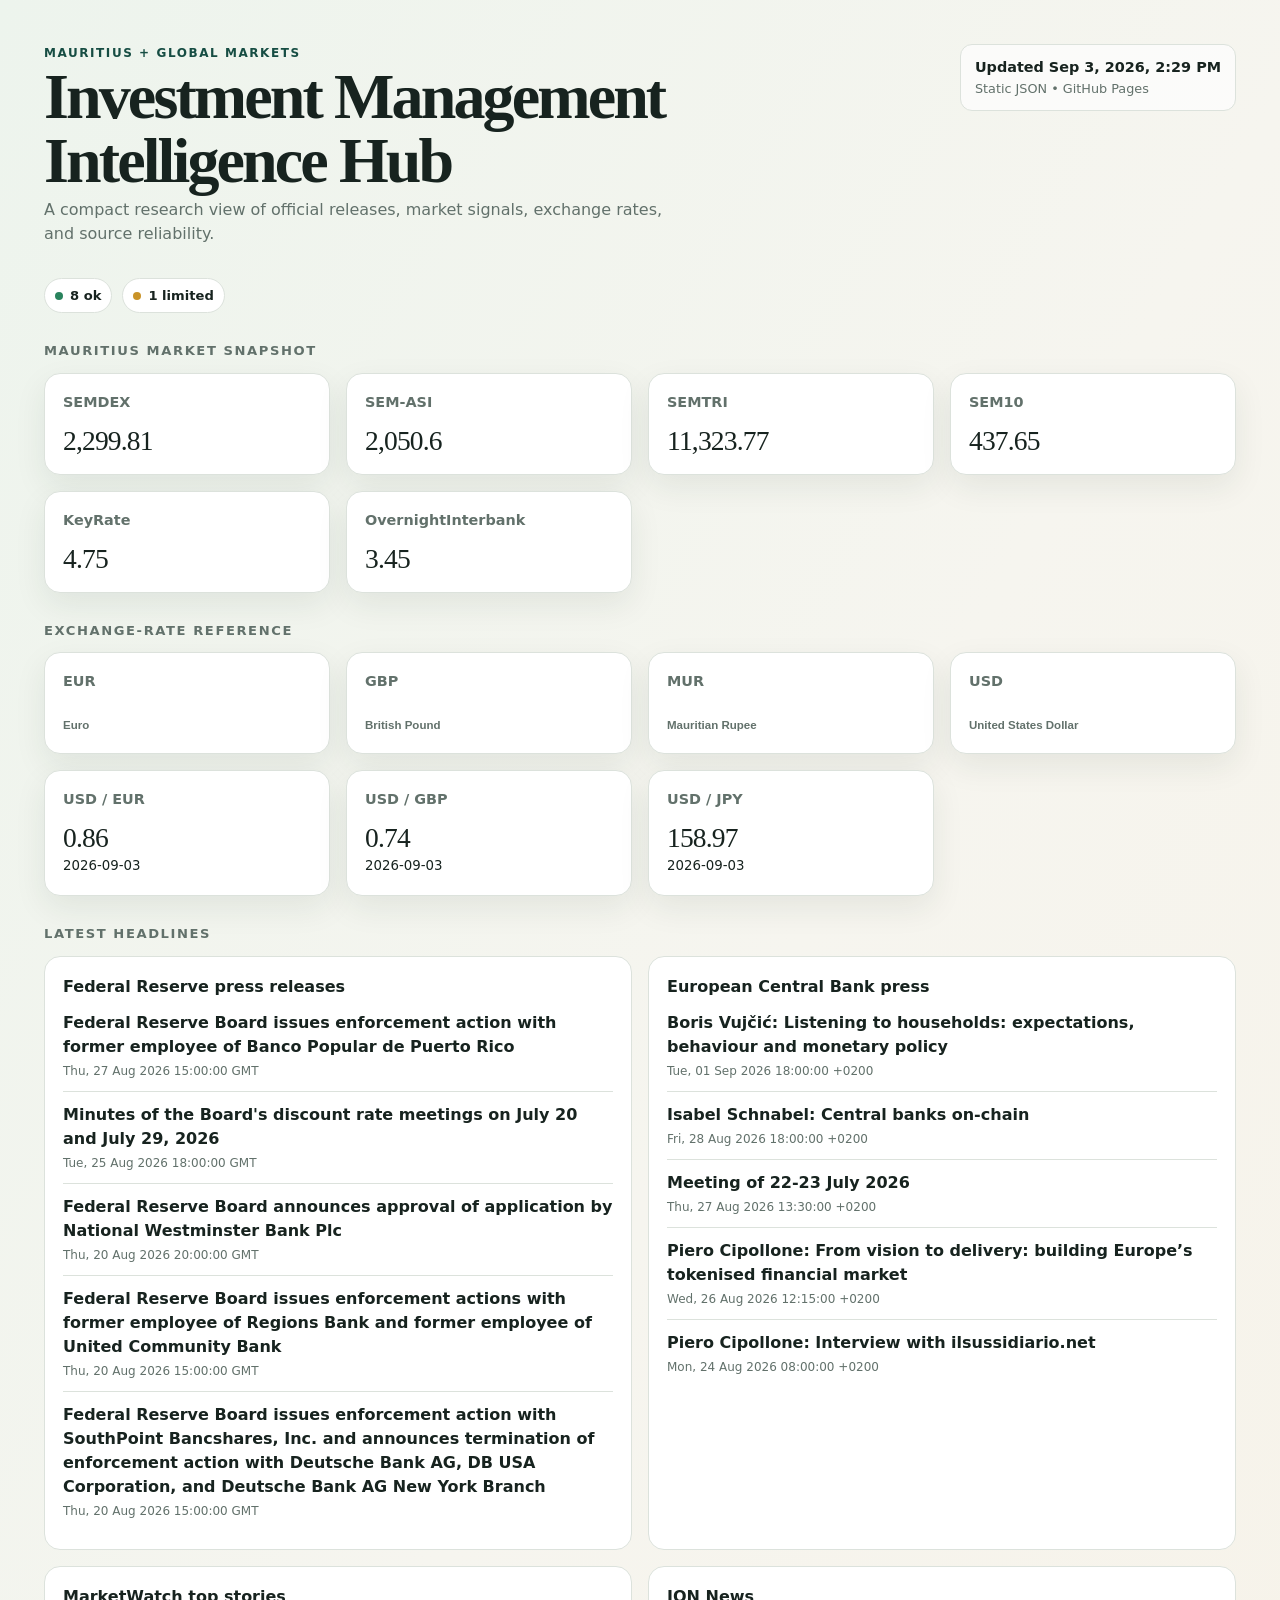
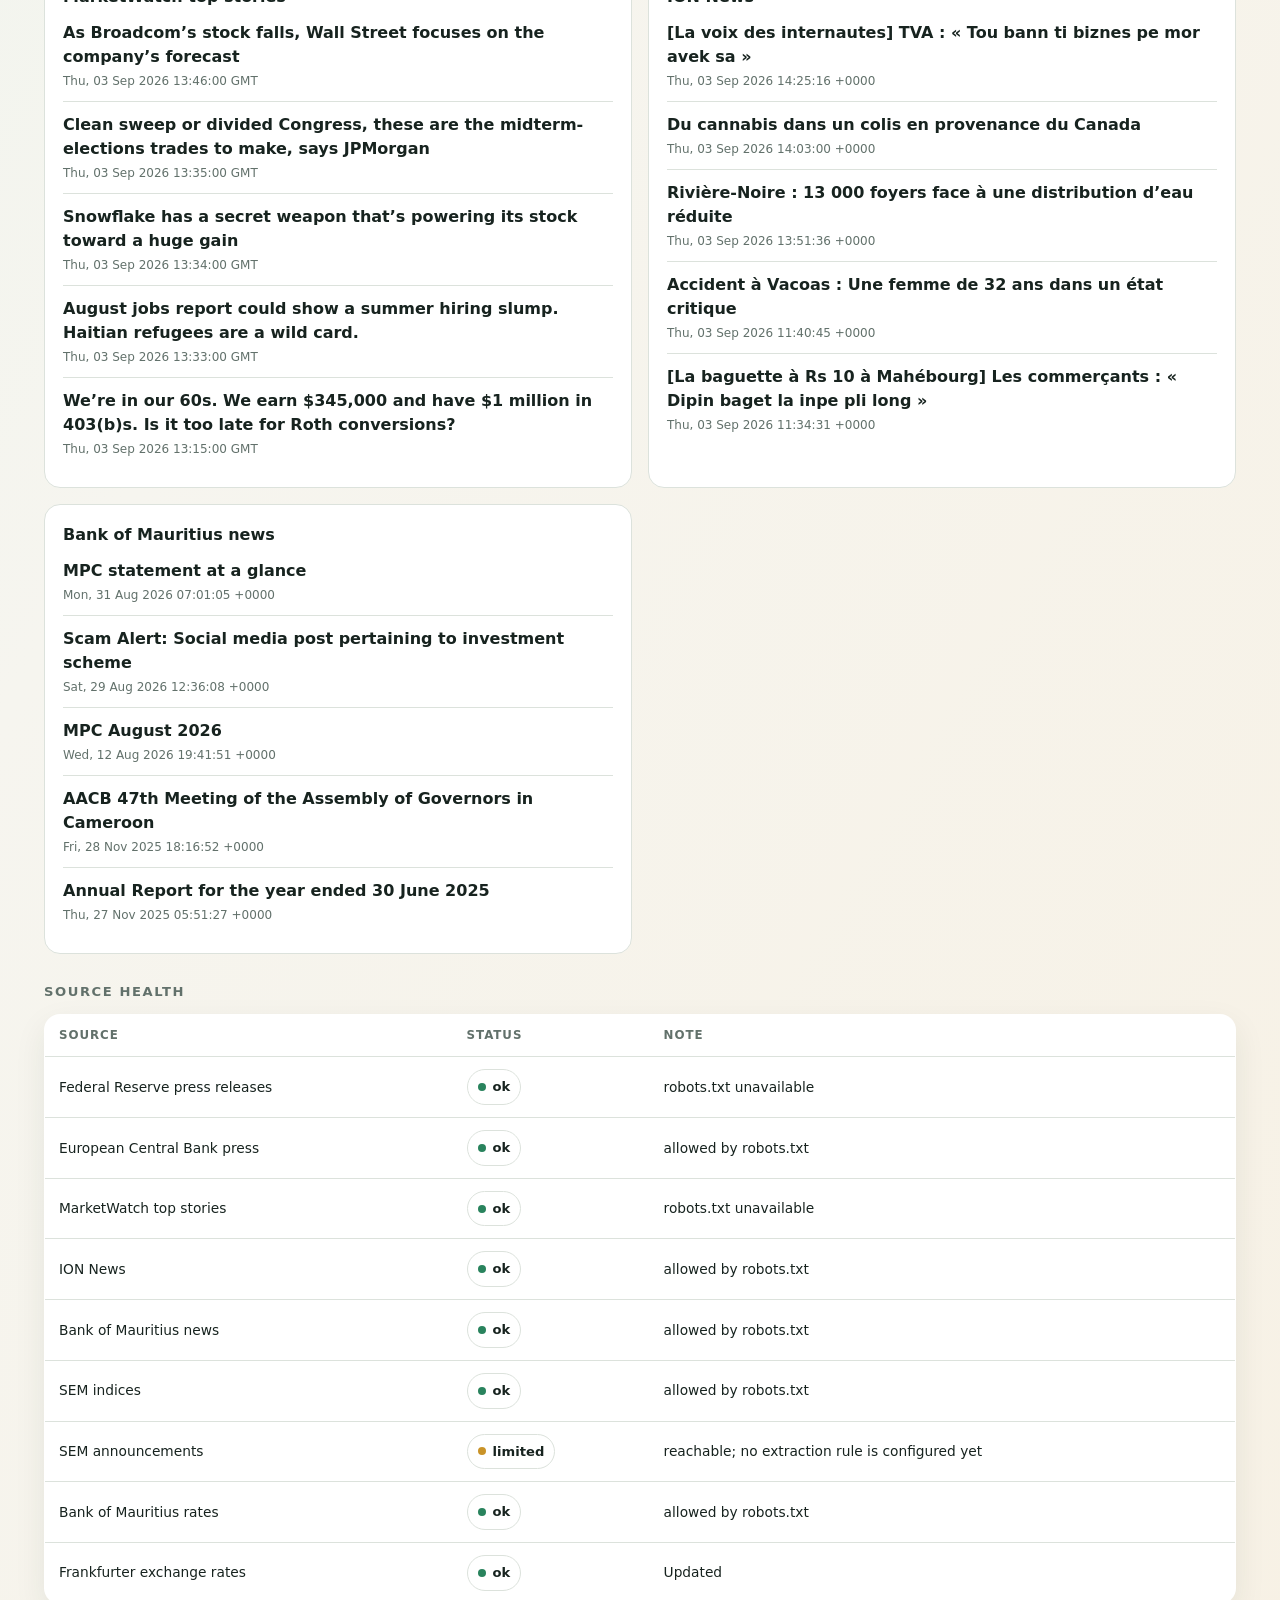
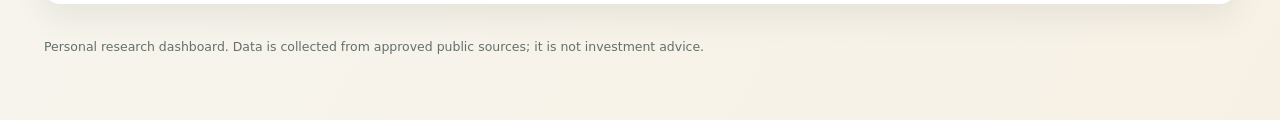
==== docs/index.html @ 294f877e "Add files via upload" ====
<!doctype html>
<html lang="en">
  <head>
    <meta charset="utf-8">
    <meta name="viewport" content="width=device-width, initial-scale=1">
    <meta name="description" content="A personal investment-management intelligence dashboard for Mauritius and global markets.">
    <title>IMI Dashboard</title>
    <style>
      :root { --ink:#17231f; --muted:#62716b; --paper:#f6f5ef; --panel:#ffffff; --line:#dce2dc; --forest:#164d43; --mint:#cbe8d8; --gold:#c99328; --red:#b64d45; --shadow:0 12px 32px rgba(20,45,37,.08); }
      * { box-sizing:border-box; }
      body { margin:0; color:var(--ink); background:linear-gradient(120deg,#edf4ed 0%,var(--paper) 42%,#f7f1e5 100%); font:16px/1.5 Inter, ui-sans-serif, system-ui, -apple-system, BlinkMacSystemFont,"Segoe UI",sans-serif; }
      a { color:inherit; }
      .shell { max-width:1240px; margin:auto; padding:32px 24px 64px; }
      header { display:flex; justify-content:space-between; align-items:flex-start; gap:24px; padding:12px 0 32px; }
      .eyebrow { color:var(--forest); font-size:.75rem; font-weight:800; letter-spacing:.13em; text-transform:uppercase; }
      h1 { margin:.18rem 0 .3rem; font-family:Georgia,serif; font-size:clamp(2.1rem,5vw,4rem); line-height:1; letter-spacing:-.045em; }
      .subtitle { margin:0; color:var(--muted); max-width:650px; }
      .stamp { min-width:190px; padding:12px 14px; border:1px solid var(--line); border-radius:12px; background:#ffffffad; font-size:.8rem; color:var(--muted); }
      .stamp strong { display:block; color:var(--ink); font-size:.9rem; }
      .status { display:flex; gap:10px; flex-wrap:wrap; margin:0 0 28px; }
      .badge { display:inline-flex; align-items:center; gap:7px; padding:7px 10px; border-radius:999px; background:var(--panel); border:1px solid var(--line); font-size:.82rem; font-weight:700; }
      .dot { width:8px; height:8px; border-radius:50%; background:var(--muted); } .dot.ok { background:#29835d; } .dot.limited { background:var(--gold); } .dot.error,.dot.skipped { background:var(--red); }
      main { display:grid; gap:28px; }
      section > h2 { margin:0 0 12px; font-size:.82rem; text-transform:uppercase; letter-spacing:.12em; color:var(--muted); }
      .grid { display:grid; gap:16px; grid-template-columns:repeat(4,minmax(0,1fr)); }
      .card { background:var(--panel); border:1px solid var(--line); border-radius:16px; padding:18px; box-shadow:var(--shadow); }
      .card h3 { margin:0 0 12px; font-size:.9rem; color:var(--muted); font-weight:700; }
      .metric { font-family:Georgia,serif; font-size:1.72rem; line-height:1.1; letter-spacing:-.03em; }
      .metric small { font:700 .72rem/1.1 Inter,ui-sans-serif,sans-serif; letter-spacing:0; color:var(--muted); }
      .two { display:grid; grid-template-columns:1.15fr .85fr; gap:24px; }
      .headline-grid { display:grid; grid-template-columns:repeat(2,minmax(0,1fr)); gap:16px; }
      .feed { padding:18px; background:var(--panel); border:1px solid var(--line); border-radius:16px; }
      .feed h3 { margin:0 0 12px; font-size:1rem; } .feed ul { list-style:none; padding:0; margin:0; } .feed li { border-top:1px solid var(--line); padding:11px 0; } .feed li:first-child { border-top:0; padding-top:0; }
      .feed a { font-weight:650; text-decoration:none; } .feed a:hover { color:var(--forest); text-decoration:underline; } .feed time { display:block; color:var(--muted); font-size:.75rem; margin-top:3px; }
      .health { width:100%; border-collapse:collapse; background:var(--panel); border:1px solid var(--line); border-radius:16px; overflow:hidden; box-shadow:var(--shadow); }
      .health th,.health td { padding:12px 14px; text-align:left; border-bottom:1px solid var(--line); font-size:.86rem; } .health th { color:var(--muted); font-size:.74rem; letter-spacing:.08em; text-transform:uppercase; } .health tr:last-child td { border:0; }
      .empty { padding:28px; background:#ffffffa8; border:1px dashed #b7c3ba; border-radius:16px; color:var(--muted); }
      footer { margin-top:34px; color:var(--muted); font-size:.78rem; } code { font-family:ui-monospace,SFMono-Regular,Menlo,monospace; }
      @media (max-width:850px) { header,.two { display:block; } .stamp { margin-top:20px; } .grid { grid-template-columns:repeat(2,minmax(0,1fr)); } .headline-grid { margin-top:16px; } }
      @media (max-width:560px) { .shell { padding:22px 15px 44px; } .grid,.headline-grid { grid-template-columns:1fr; } .health th:nth-child(3),.health td:nth-child(3) { display:none; } }
    </style>
  </head>
  <body>
    <div class="shell">
      <header>
        <div><div class="eyebrow">Mauritius + Global Markets</div><h1>Investment Management<br>Intelligence Hub</h1><p class="subtitle">A compact research view of official releases, market signals, exchange rates, and source reliability.</p></div>
        <div class="stamp"><strong id="last-updated">Loading data…</strong><span>Static JSON • GitHub Pages</span></div>
      </header>
      <div class="status" id="summary" aria-live="polite"></div>
      <main id="dashboard"><div class="empty">Loading the latest approved source data…</div></main>
      <footer>Personal research dashboard. Data is collected from approved public sources; it is not investment advice.</footer>
    </div>
    <script>
      const fmt = new Intl.NumberFormat(undefined,{maximumFractionDigits:2});
      const byId = (list,id) => list.find(x => x.id === id);
      const esc = value => String(value ?? "").replace(/[&<>"']/g,c => ({"&":"&amp;","<":"&lt;",">":"&gt;","\"":"&quot;","'":"&#039;"}[c]));
      const time = value => { const date = new Date(value); return Number.isNaN(date) ? "Date unavailable" : date.toLocaleString(undefined,{dateStyle:"medium",timeStyle:"short"}); };
      const statusBadge = (state,count) => `<span class="badge"><i class="dot ${esc(state)}"></i>${esc(count)} ${esc(state)}</span>`;
      const metricCard = (title, value, note="") => `<article class="card"><h3>${esc(title)}</h3><div class="metric">${value === undefined ? "—" : fmt.format(value)}</div>${note ? `<small>${esc(note)}</small>` : ""}</article>`;
      const section = (title, body) => `<section><h2>${esc(title)}</h2>${body}</section>`;
      function render(latest,status) {
        const state = status.sources || [], data = latest.sources || [];
        const counts = state.reduce((acc,item) => ((acc[item.status]=(acc[item.status]||0)+1),acc),{});
        document.querySelector("#summary").innerHTML = Object.entries(counts).map(([name,count]) => statusBadge(name,count)).join("") || statusBadge("unavailable",0);
        document.querySelector("#last-updated").textContent = latest.generated_at ? `Updated ${time(latest.generated_at)}` : "No generated data yet";
        const sem = byId(data,"sem-indices")?.values || {}, bom = byId(data,"bom-rates")?.values || {};
        const market = Object.entries({...sem,...bom}).map(([name,value]) => metricCard(name,value)).join("") || `<div class="empty">Market values will appear after a successful collection run.</div>`;
        const fx = byId(data,"frankfurter")?.endpoints || {};
        const currencyNames = Object.entries(fx.currencies || {}).map(([code,name]) => `<div class="card"><h3>${esc(code)}</h3><div class="metric"><small>${esc(name)}</small></div></div>`).join("");
        const rates = (fx["usd-rates"] || []).map(rate => metricCard(`USD / ${rate.quote}`,rate.rate,rate.date)).join("");
        const feeds = data.filter(source => Array.isArray(source.items)).map(source => `<article class="feed"><h3>${esc(source.name)}</h3><ul>${source.items.slice(0,5).map(item => `<li><a href="${esc(item.link)}" target="_blank" rel="noopener noreferrer">${esc(item.title)}</a>${item.published ? `<time>${esc(item.published)}</time>` : ""}</li>`).join("")}</ul></article>`).join("") || `<div class="empty">No headlines are available yet.</div>`;
        const health = state.map(source => `<tr><td>${esc(source.name)}</td><td><span class="badge"><i class="dot ${esc(source.status)}"></i>${esc(source.status)}</span></td><td>${esc(source.message || source.robots || "Updated")}</td></tr>`).join("");
        document.querySelector("#dashboard").innerHTML = section("Mauritius market snapshot",`<div class="grid">${market}</div>`) + section("Exchange-rate reference",`<div class="grid">${currencyNames || rates || `<div class="empty">Exchange-rate data will appear after collection.</div>`}${rates}</div>`) + section("Latest headlines",`<div class="headline-grid">${feeds}</div>`) + section("Source health",`<table class="health"><thead><tr><th>Source</th><th>Status</th><th>Note</th></tr></thead><tbody>${health || `<tr><td colspan="3">No status report yet.</td></tr>`}</tbody></table>`);
      }
      Promise.all([fetch("data/latest.json",{cache:"no-store"}),fetch("data/status.json",{cache:"no-store"})])
        .then(async ([latest,status]) => { if (!latest.ok || !status.ok) throw new Error("Generated data is not available yet."); render(await latest.json(),await status.json()); })
        .catch(error => { document.querySelector("#dashboard").innerHTML = `<div class="empty"><strong>Dashboard data is not available yet.</strong><br>${esc(error.message)} Run the <code>update dashboard data</code> workflow, then refresh this page.</div>`; document.querySelector("#last-updated").textContent="Waiting for generated data"; });
    </script>
  </body>
</html>
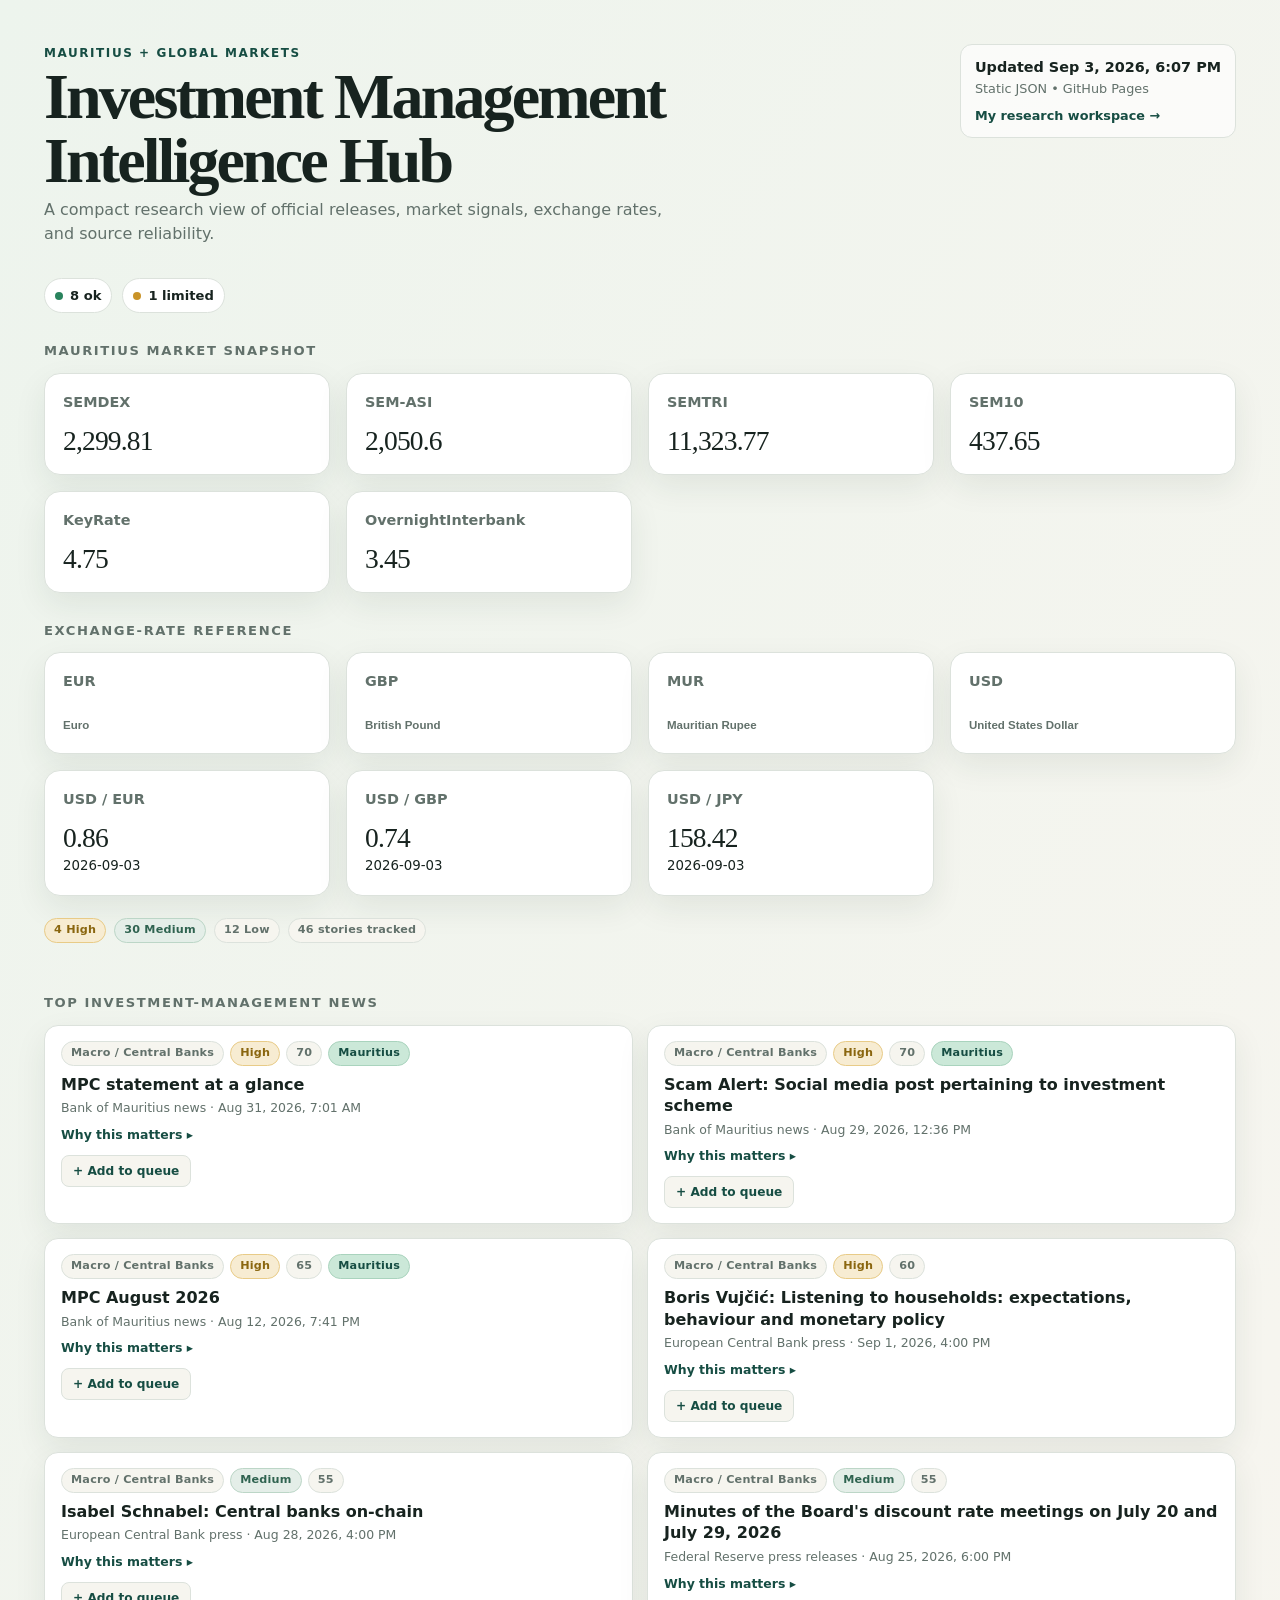
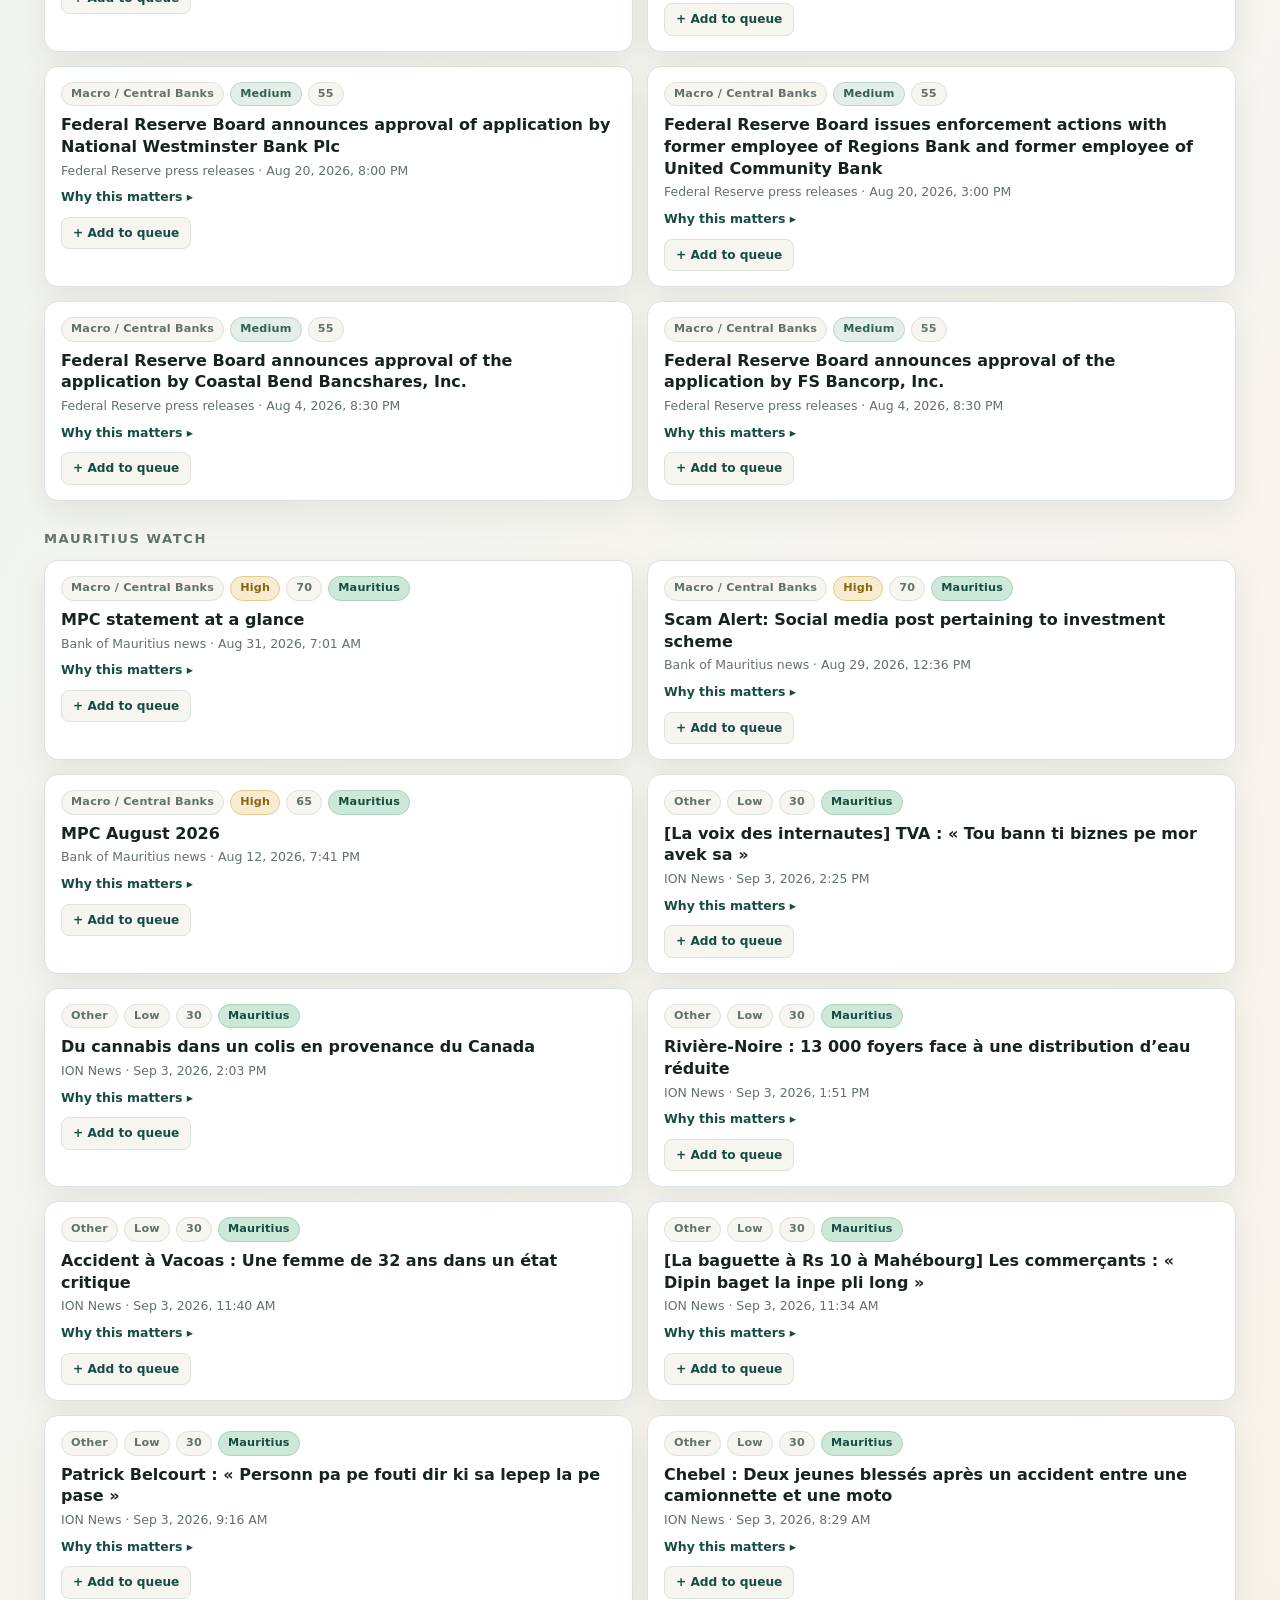
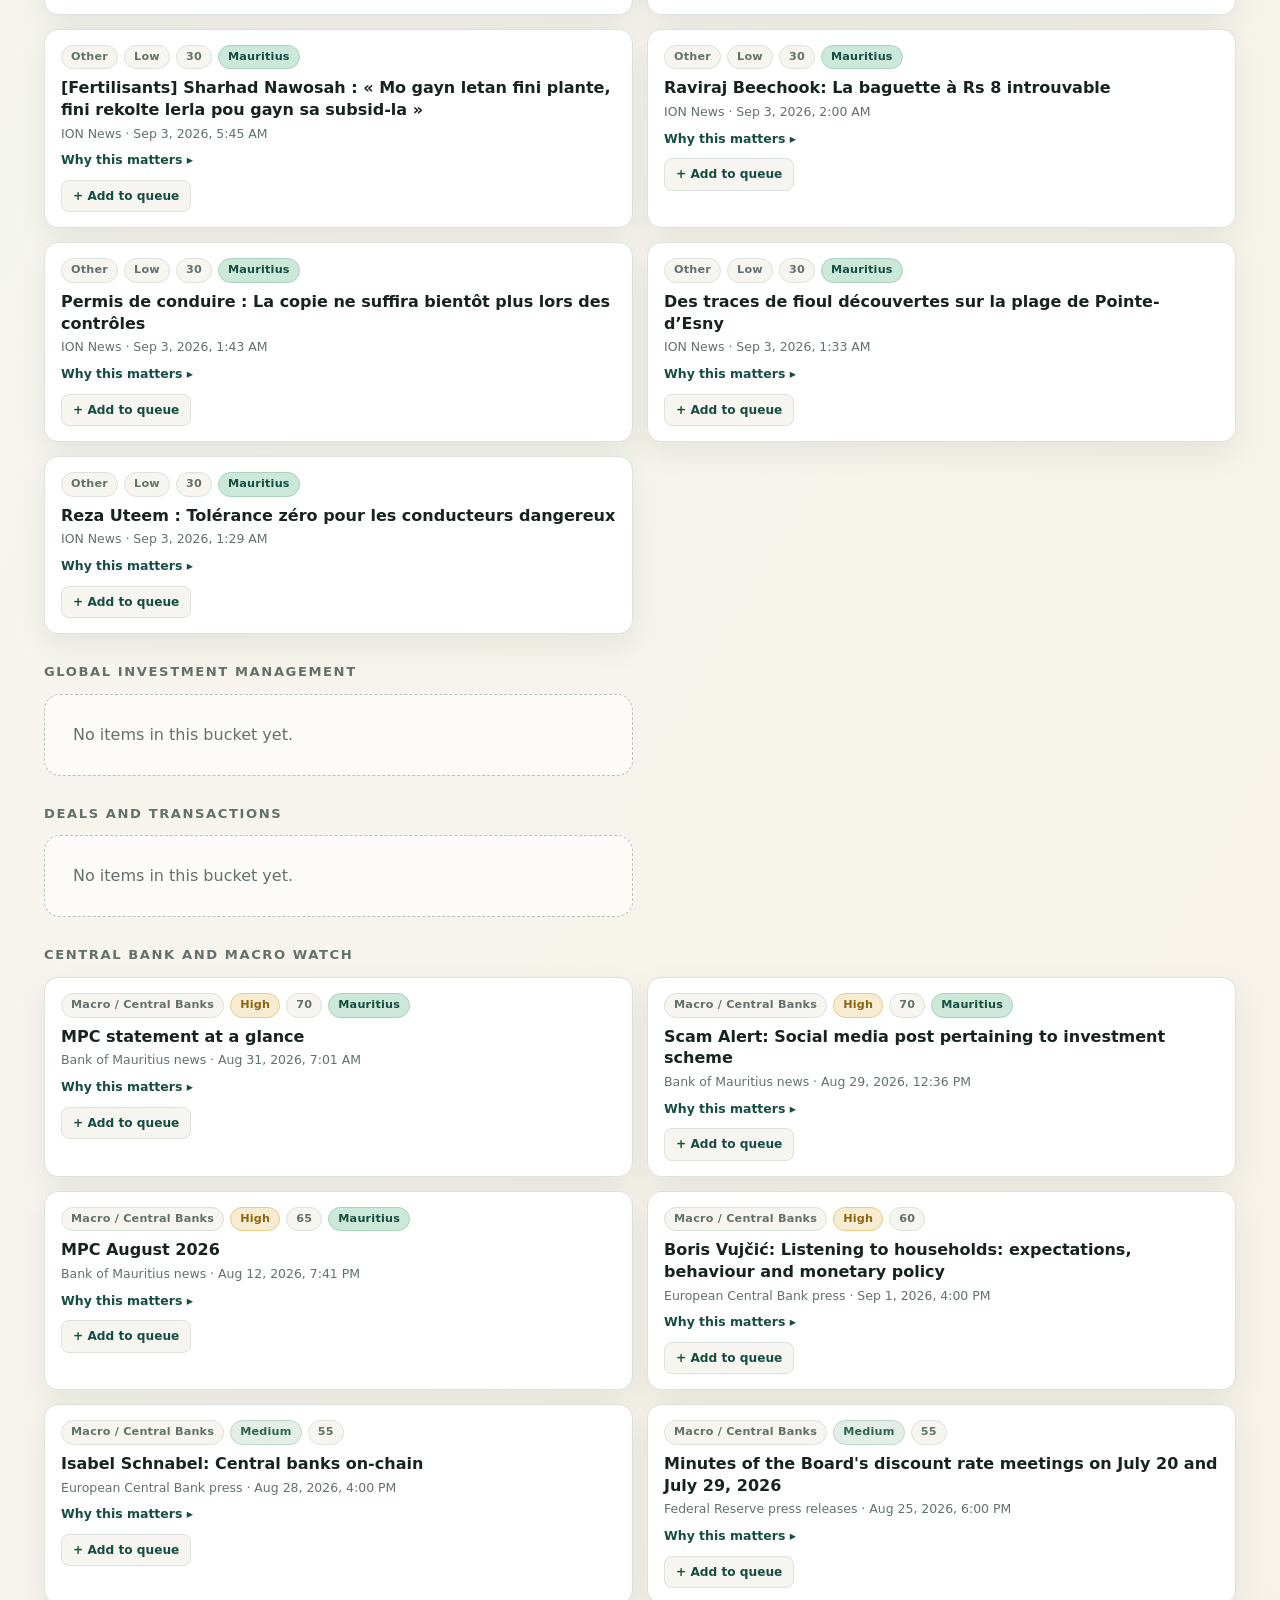
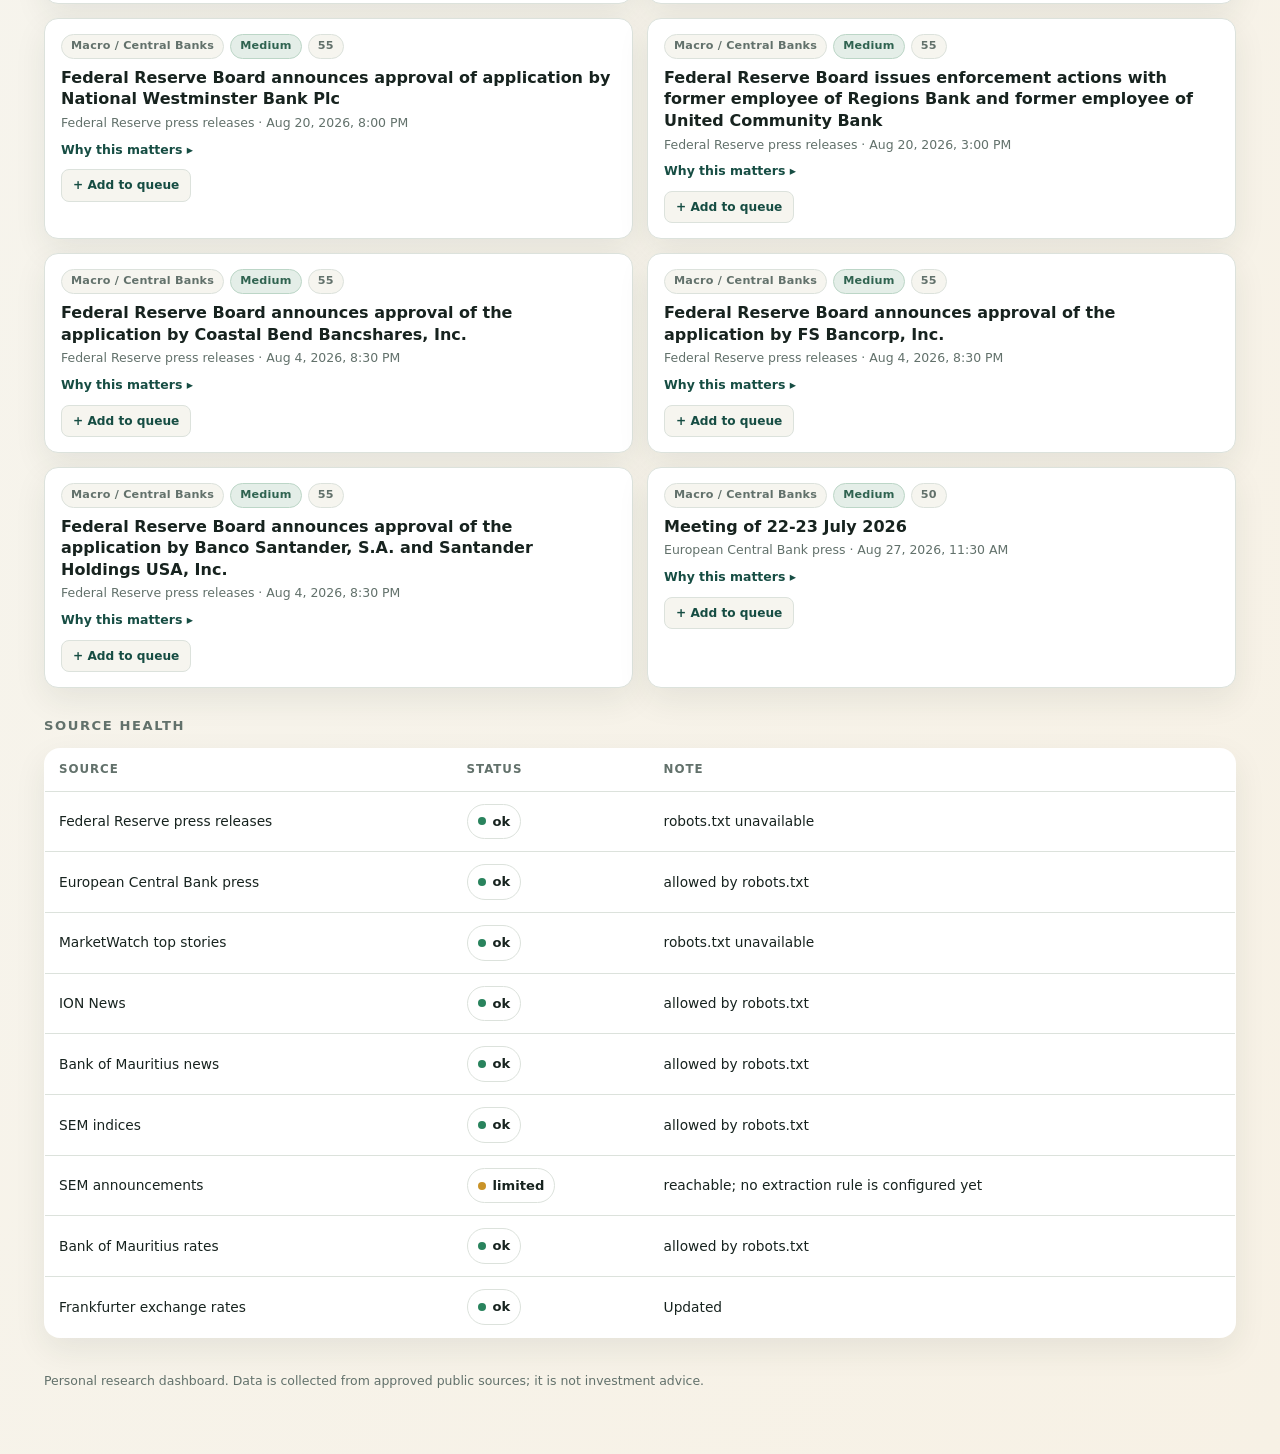
==== commit afd8de5a: "Add files via upload" ====
--- a/docs/index.html
+++ b/docs/index.html
@@ -36,7 +36,33 @@
       .health th,.health td { padding:12px 14px; text-align:left; border-bottom:1px solid var(--line); font-size:.86rem; } .health th { color:var(--muted); font-size:.74rem; letter-spacing:.08em; text-transform:uppercase; } .health tr:last-child td { border:0; }
       .empty { padding:28px; background:#ffffffa8; border:1px dashed #b7c3ba; border-radius:16px; color:var(--muted); }
       footer { margin-top:34px; color:var(--muted); font-size:.78rem; } code { font-family:ui-monospace,SFMono-Regular,Menlo,monospace; }
-      @media (max-width:850px) { header,.two { display:block; } .stamp { margin-top:20px; } .grid { grid-template-columns:repeat(2,minmax(0,1fr)); } .headline-grid { margin-top:16px; } }
+      .intel-grid { display:grid; gap:14px; grid-template-columns:repeat(2,minmax(0,1fr)); }
+      .intel-card { background:var(--panel); border:1px solid var(--line); border-radius:14px; padding:15px 16px; box-shadow:var(--shadow); }
+      .intel-top { display:flex; align-items:center; gap:6px; flex-wrap:wrap; margin-bottom:8px; }
+      .pill { display:inline-flex; align-items:center; padding:3px 9px; border-radius:999px; font-size:.7rem; font-weight:700; letter-spacing:.02em; border:1px solid var(--line); background:var(--paper); color:var(--muted); }
+      .pill.imp-critical { background:#f6e3e1; border-color:#e4b6b0; color:#8c332b; }
+      .pill.imp-high { background:#f7ecd2; border-color:#e8cb87; color:#8a660f; }
+      .pill.imp-medium { background:#e4eee8; border-color:#bcd6c7; color:#2f6350; }
+      .pill.imp-low { background:var(--paper); border-color:var(--line); color:var(--muted); }
+      .pill.score { font-variant-numeric:tabular-nums; }
+      .pill.mu { background:var(--mint); border-color:#a9d3bd; color:var(--forest); }
+      .intel-title { display:block; font-weight:650; text-decoration:none; line-height:1.35; margin-bottom:4px; }
+      .intel-title:hover { color:var(--forest); text-decoration:underline; }
+      .intel-meta { color:var(--muted); font-size:.78rem; margin-bottom:8px; }
+      .intel-why summary { cursor:pointer; font-size:.78rem; font-weight:700; color:var(--forest); list-style:none; }
+      .intel-why summary::-webkit-details-marker { display:none; }
+      .intel-why summary::before { content:"Why this matters ▸"; }
+      .intel-why[open] summary::before { content:"Why this matters ▾"; }
+      .intel-why dl { margin:10px 0 0; font-size:.82rem; }
+      .intel-why dt { font-weight:700; color:var(--ink); margin-top:8px; }
+      .intel-why dt:first-child { margin-top:0; }
+      .intel-why dd { margin:2px 0 0; color:var(--muted); }
+      .intel-actions { margin-top:10px; }
+      .add-queue-btn { font:inherit; cursor:pointer; border:1px solid var(--line); background:var(--paper); color:var(--forest); padding:6px 11px; border-radius:8px; font-size:.76rem; font-weight:700; }
+      .add-queue-btn:hover { border-color:var(--forest); }
+      .add-queue-btn[disabled] { cursor:default; opacity:.7; border-color:var(--line); color:var(--muted); }
+      .counts-row { display:flex; gap:8px; flex-wrap:wrap; margin:-6px 0 22px; }
+      @media (max-width:850px) { header,.two { display:block; } .stamp { margin-top:20px; } .grid { grid-template-columns:repeat(2,minmax(0,1fr)); } .headline-grid { margin-top:16px; } .intel-grid { grid-template-columns:1fr; } }
       @media (max-width:560px) { .shell { padding:22px 15px 44px; } .grid,.headline-grid { grid-template-columns:1fr; } .health th:nth-child(3),.health td:nth-child(3) { display:none; } }
     </style>
   </head>
@@ -44,12 +70,13 @@
     <div class="shell">
       <header>
         <div><div class="eyebrow">Mauritius + Global Markets</div><h1>Investment Management<br>Intelligence Hub</h1><p class="subtitle">A compact research view of official releases, market signals, exchange rates, and source reliability.</p></div>
-        <div class="stamp"><strong id="last-updated">Loading data…</strong><span>Static JSON • GitHub Pages</span></div>
+        <div class="stamp"><strong id="last-updated">Loading data…</strong><span>Static JSON • GitHub Pages</span><a href="research.html" style="display:block;margin-top:8px;color:var(--forest);font-weight:700;text-decoration:none;">My research workspace →</a></div>
       </header>
       <div class="status" id="summary" aria-live="polite"></div>
       <main id="dashboard"><div class="empty">Loading the latest approved source data…</div></main>
       <footer>Personal research dashboard. Data is collected from approved public sources; it is not investment advice.</footer>
     </div>
+    <script src="db.js"></script>
     <script>
       const fmt = new Intl.NumberFormat(undefined,{maximumFractionDigits:2});
       const byId = (list,id) => list.find(x => x.id === id);
@@ -58,7 +85,44 @@
       const statusBadge = (state,count) => `<span class="badge"><i class="dot ${esc(state)}"></i>${esc(count)} ${esc(state)}</span>`;
       const metricCard = (title, value, note="") => `<article class="card"><h3>${esc(title)}</h3><div class="metric">${value === undefined ? "—" : fmt.format(value)}</div>${note ? `<small>${esc(note)}</small>` : ""}</article>`;
       const section = (title, body) => `<section><h2>${esc(title)}</h2>${body}</section>`;
-      function render(latest,status) {
+
+      async function loadJSON(path) {
+        const response = await fetch(path, {cache:"no-store"});
+        if (!response.ok) throw new Error(`${path} is not available`);
+        return response.json();
+      }
+
+      function intelCard(item) {
+        const imp = String(item.importance || "Low").toLowerCase();
+        const when = item.published ? time(item.published) : "Date unavailable";
+        return `<article class="intel-card">
+          <div class="intel-top">
+            <span class="pill">${esc(item.category_label)}</span>
+            <span class="pill imp-${esc(imp)}">${esc(item.importance)}</span>
+            <span class="pill score" title="Mechanical relevance score, 0-100">${esc(item.score)}</span>
+            ${item.mauritius_watch ? `<span class="pill mu">Mauritius</span>` : ""}
+          </div>
+          <a class="intel-title" href="${esc(item.link)}" target="_blank" rel="noopener noreferrer">${esc(item.title)}</a>
+          <div class="intel-meta">${esc(item.source_name)} · ${esc(when)}</div>
+          <details class="intel-why">
+            <summary></summary>
+            <dl>
+              <dt>Why it matters</dt><dd>${esc(item.why_it_matters)}</dd>
+              <dt>Investment-management angle</dt><dd>${esc(item.investment_management_angle)}</dd>
+              <dt>CFA connection</dt><dd>${esc(item.cfa_connection)}</dd>
+              <dt>Suggested action</dt><dd>${esc(item.suggested_action)}</dd>
+            </dl>
+          </details>
+          <div class="intel-actions"><button class="add-queue-btn" data-item-id="${esc(item.id)}">+ Add to queue</button></div>
+        </article>`;
+      }
+
+      function intelSection(title, ids, itemsById) {
+        const cards = (ids || []).map(id => itemsById[id]).filter(Boolean).map(intelCard).join("");
+        return section(title, `<div class="intel-grid">${cards || `<div class="empty">No items in this bucket yet.</div>`}</div>`);
+      }
+
+      function render(latest, status, intel) {
         const state = status.sources || [], data = latest.sources || [];
         const counts = state.reduce((acc,item) => ((acc[item.status]=(acc[item.status]||0)+1),acc),{});
         document.querySelector("#summary").innerHTML = Object.entries(counts).map(([name,count]) => statusBadge(name,count)).join("") || statusBadge("unavailable",0);
@@ -68,12 +132,70 @@
         const fx = byId(data,"frankfurter")?.endpoints || {};
         const currencyNames = Object.entries(fx.currencies || {}).map(([code,name]) => `<div class="card"><h3>${esc(code)}</h3><div class="metric"><small>${esc(name)}</small></div></div>`).join("");
         const rates = (fx["usd-rates"] || []).map(rate => metricCard(`USD / ${rate.quote}`,rate.rate,rate.date)).join("");
-        const feeds = data.filter(source => Array.isArray(source.items)).map(source => `<article class="feed"><h3>${esc(source.name)}</h3><ul>${source.items.slice(0,5).map(item => `<li><a href="${esc(item.link)}" target="_blank" rel="noopener noreferrer">${esc(item.title)}</a>${item.published ? `<time>${esc(item.published)}</time>` : ""}</li>`).join("")}</ul></article>`).join("") || `<div class="empty">No headlines are available yet.</div>`;
         const health = state.map(source => `<tr><td>${esc(source.name)}</td><td><span class="badge"><i class="dot ${esc(source.status)}"></i>${esc(source.status)}</span></td><td>${esc(source.message || source.robots || "Updated")}</td></tr>`).join("");
-        document.querySelector("#dashboard").innerHTML = section("Mauritius market snapshot",`<div class="grid">${market}</div>`) + section("Exchange-rate reference",`<div class="grid">${currencyNames || rates || `<div class="empty">Exchange-rate data will appear after collection.</div>`}${rates}</div>`) + section("Latest headlines",`<div class="headline-grid">${feeds}</div>`) + section("Source health",`<table class="health"><thead><tr><th>Source</th><th>Status</th><th>Note</th></tr></thead><tbody>${health || `<tr><td colspan="3">No status report yet.</td></tr>`}</tbody></table>`);
-      }
-      Promise.all([fetch("data/latest.json",{cache:"no-store"}),fetch("data/status.json",{cache:"no-store"})])
-        .then(async ([latest,status]) => { if (!latest.ok || !status.ok) throw new Error("Generated data is not available yet."); render(await latest.json(),await status.json()); })
+
+        let countsRow = "", intelBlock;
+        if (intel && Array.isArray(intel.items)) {
+          const itemsById = Object.fromEntries(intel.items.map(item => [item.id, item]));
+          currentIntelItemsById = itemsById;
+          const byImportance = (intel.counts && intel.counts.by_importance) || {};
+          const chips = ["Critical","High","Medium","Low"].filter(k => byImportance[k]).map(k => `<span class="pill imp-${k.toLowerCase()}">${esc(byImportance[k])} ${esc(k)}</span>`).join("");
+          const total = intel.counts ? intel.counts.total : intel.items.length;
+          countsRow = `<div class="counts-row">${chips}<span class="pill">${esc(total)} stories tracked</span></div>`;
+          const sections = intel.sections || {};
+          intelBlock = intelSection("Top investment-management news", sections.top_investment_management, itemsById)
+            + intelSection("Mauritius Watch", sections.mauritius_watch, itemsById)
+            + intelSection("Global investment management", sections.global_investment_management, itemsById)
+            + intelSection("Deals and transactions", sections.deals_and_transactions, itemsById)
+            + intelSection("Central bank and macro watch", sections.central_bank_and_macro, itemsById);
+        } else {
+          const feeds = data.filter(source => Array.isArray(source.items)).map(source => `<article class="feed"><h3>${esc(source.name)}</h3><ul>${source.items.slice(0,5).map(item => `<li><a href="${esc(item.link)}" target="_blank" rel="noopener noreferrer">${esc(item.title)}</a>${item.published ? `<time>${esc(item.published)}</time>` : ""}</li>`).join("")}</ul></article>`).join("") || `<div class="empty">No headlines are available yet.</div>`;
+          intelBlock = section("Latest headlines", `<div class="headline-grid">${feeds}</div>`);
+        }
+
+        document.querySelector("#dashboard").innerHTML =
+          section("Mauritius market snapshot",`<div class="grid">${market}</div>`) +
+          section("Exchange-rate reference",`<div class="grid">${currencyNames || rates || `<div class="empty">Exchange-rate data will appear after collection.</div>`}${rates}</div>`) +
+          countsRow + intelBlock +
+          section("Source health",`<table class="health"><thead><tr><th>Source</th><th>Status</th><th>Note</th></tr></thead><tbody>${health || `<tr><td colspan="3">No status report yet.</td></tr>`}</tbody></table>`);
+      }
+
+      // One id -> intelligence-item lookup, refreshed each render(), read by
+      // the delegated "Add to queue" click handler below.
+      let currentIntelItemsById = {};
+      const IMPORTANCE_TO_QUEUE_PRIORITY = { Critical: "High", High: "High", Medium: "Medium", Low: "Low" };
+
+      document.querySelector("#dashboard").addEventListener("click", async (event) => {
+        const button = event.target.closest(".add-queue-btn");
+        if (!button || button.disabled) return;
+        const item = currentIntelItemsById[button.dataset.itemId];
+        if (!item) return;
+        if (!window.ImiDB) { button.textContent = "Unavailable"; button.disabled = true; return; }
+        button.disabled = true;
+        button.textContent = "Adding…";
+        try {
+          await window.ImiDB.addQueueItem({
+            title: item.title,
+            description: item.why_it_matters,
+            category: item.category_label,
+            source: item.link,
+            priority: IMPORTANCE_TO_QUEUE_PRIORITY[item.importance] || "Medium",
+            notes: item.suggested_action,
+          });
+          button.textContent = "Added ✓";
+        } catch (error) {
+          button.textContent = "Failed — retry";
+          button.disabled = false;
+        }
+      });
+
+      Promise.allSettled([loadJSON("data/latest.json"), loadJSON("data/status.json"), loadJSON("data/intelligence.json")])
+        .then(([latestR, statusR, intelR]) => {
+          if (latestR.status !== "fulfilled" || statusR.status !== "fulfilled") {
+            throw (latestR.reason || statusR.reason || new Error("Generated data is not available yet."));
+          }
+          render(latestR.value, statusR.value, intelR.status === "fulfilled" ? intelR.value : null);
+        })
         .catch(error => { document.querySelector("#dashboard").innerHTML = `<div class="empty"><strong>Dashboard data is not available yet.</strong><br>${esc(error.message)} Run the <code>update dashboard data</code> workflow, then refresh this page.</div>`; document.querySelector("#last-updated").textContent="Waiting for generated data"; });
     </script>
   </body>
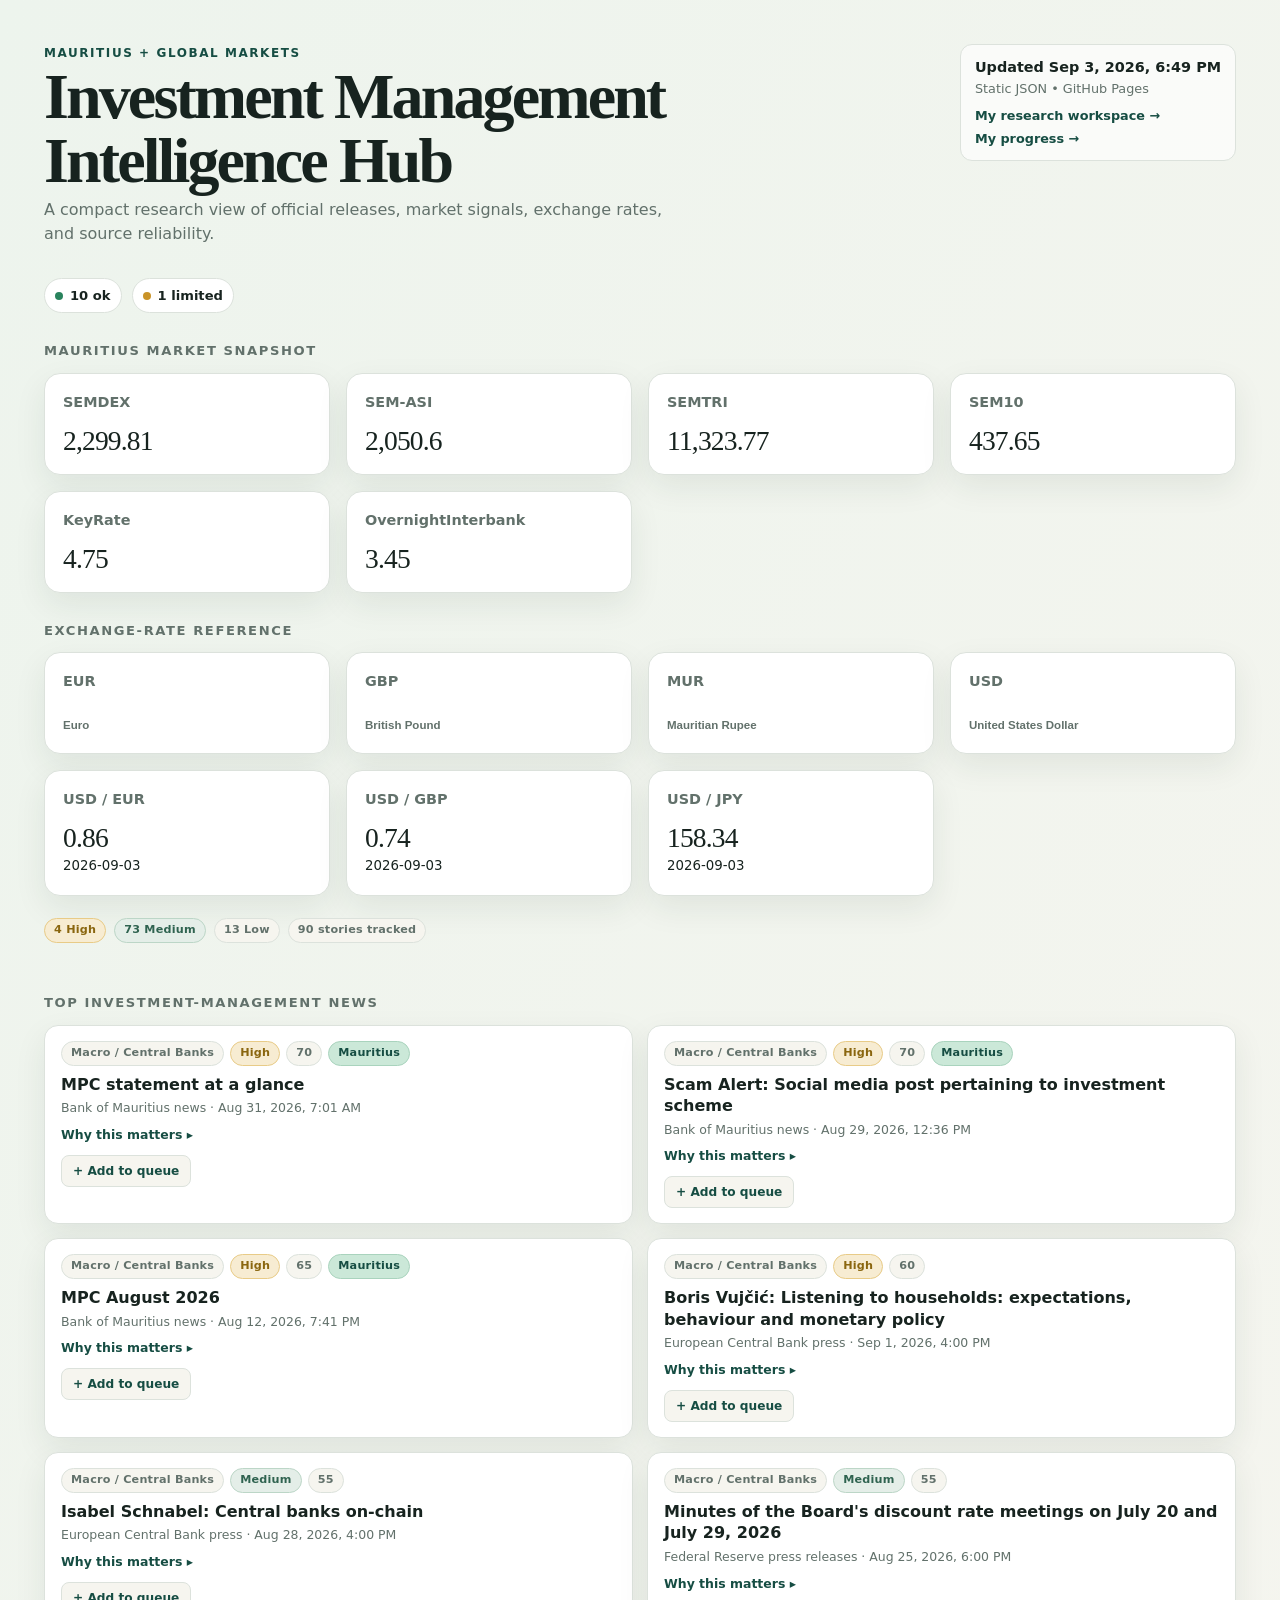
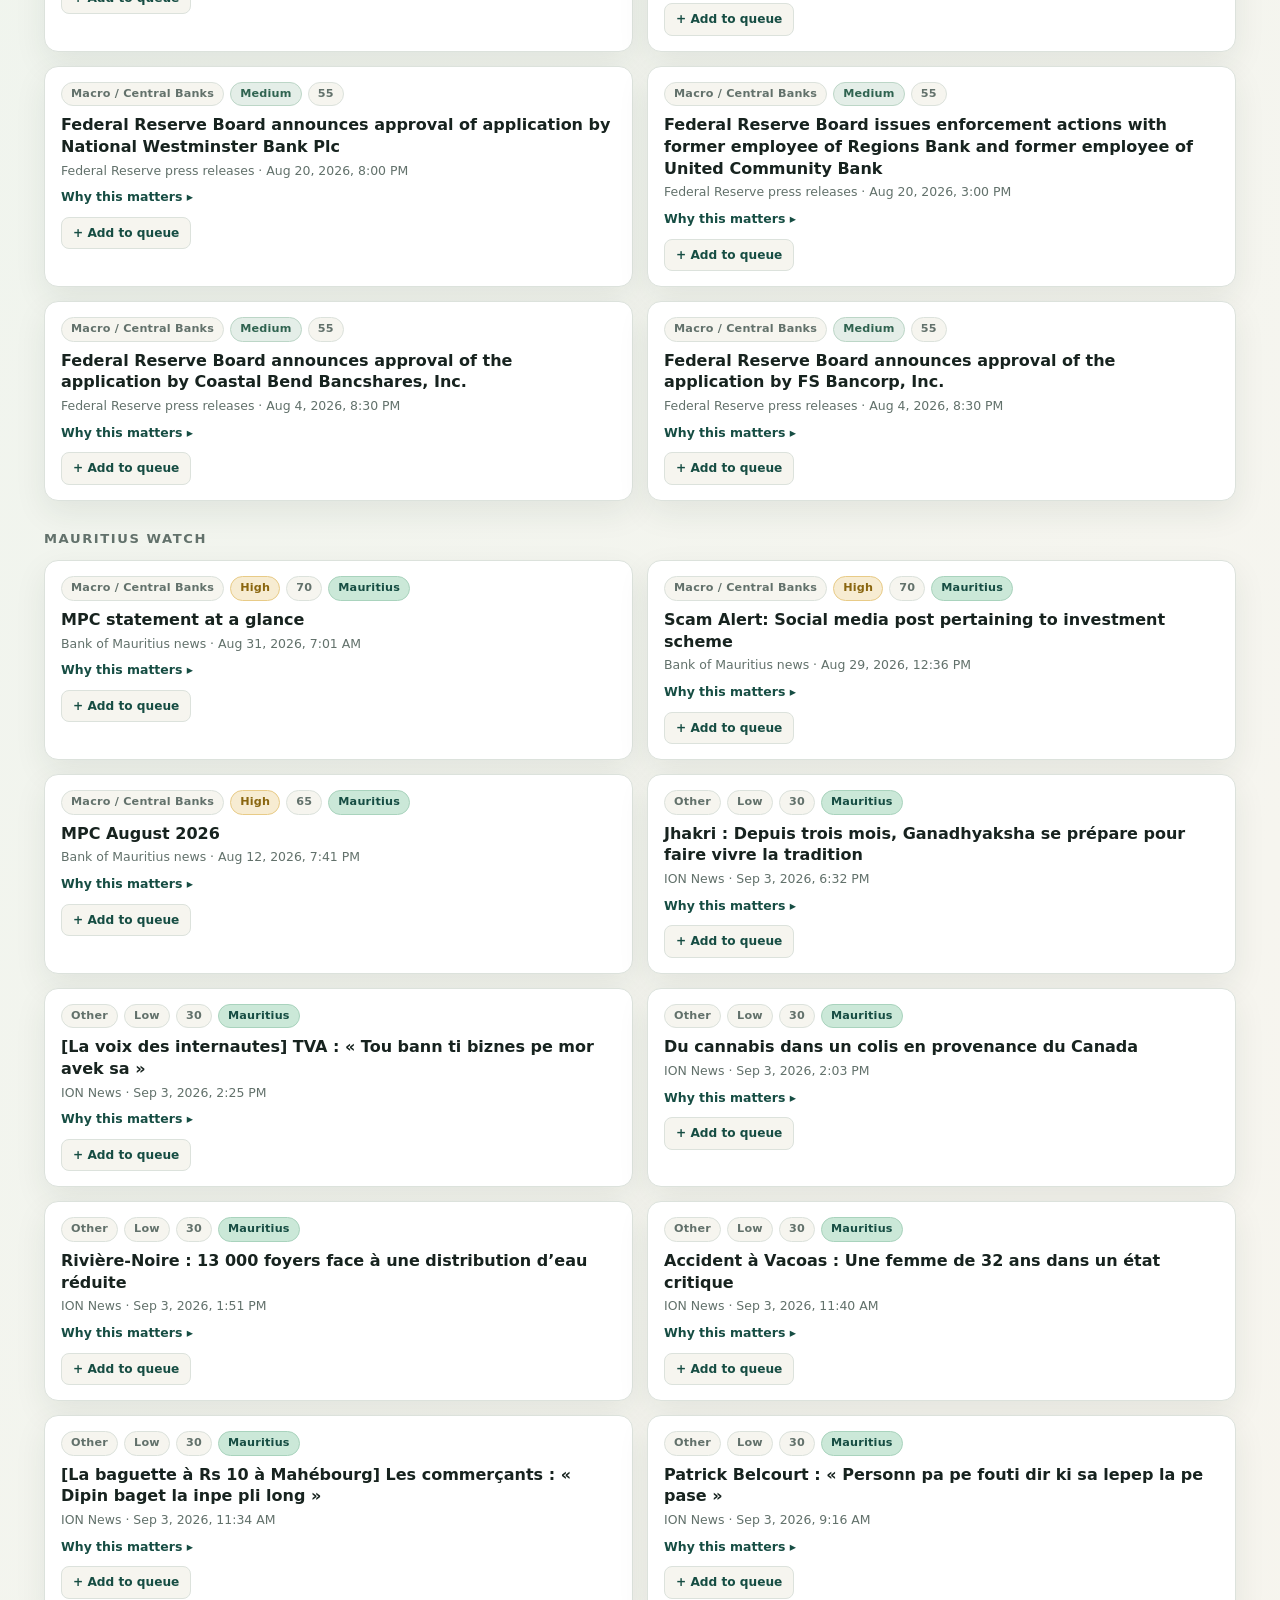
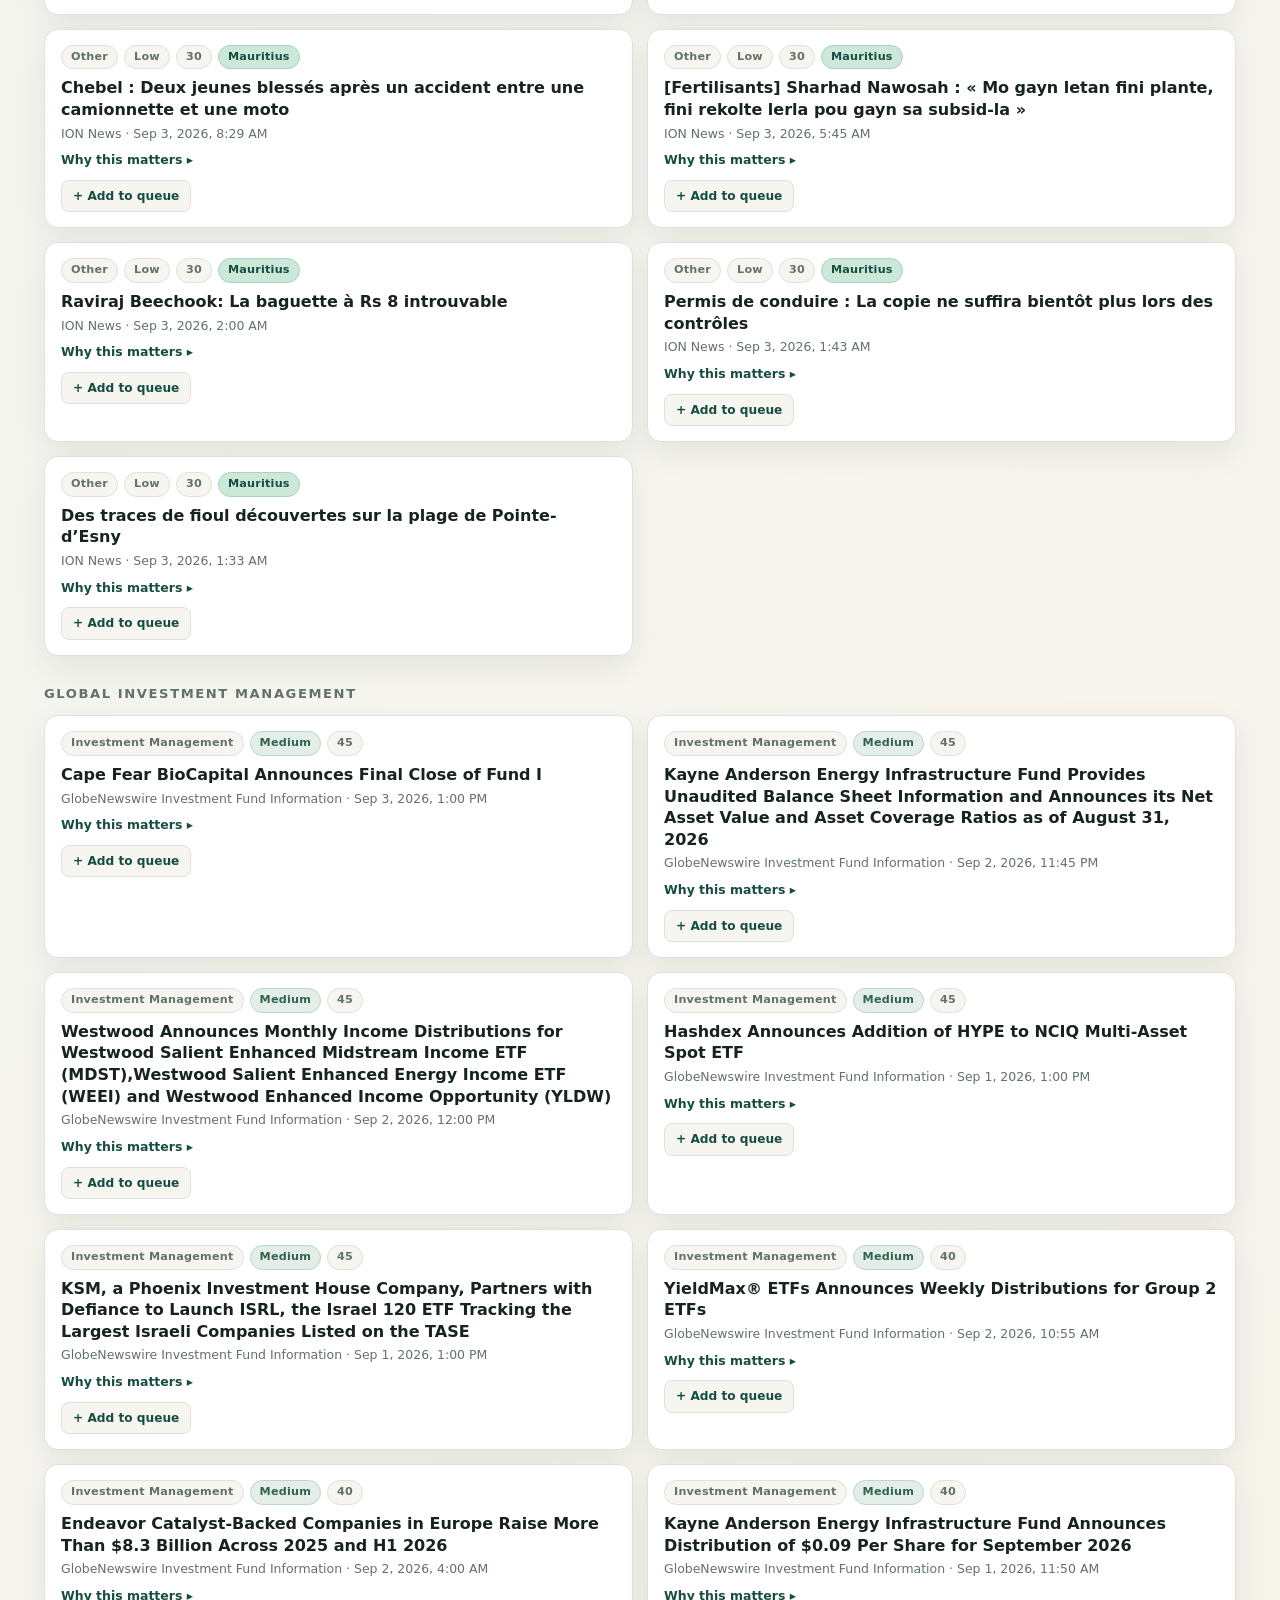
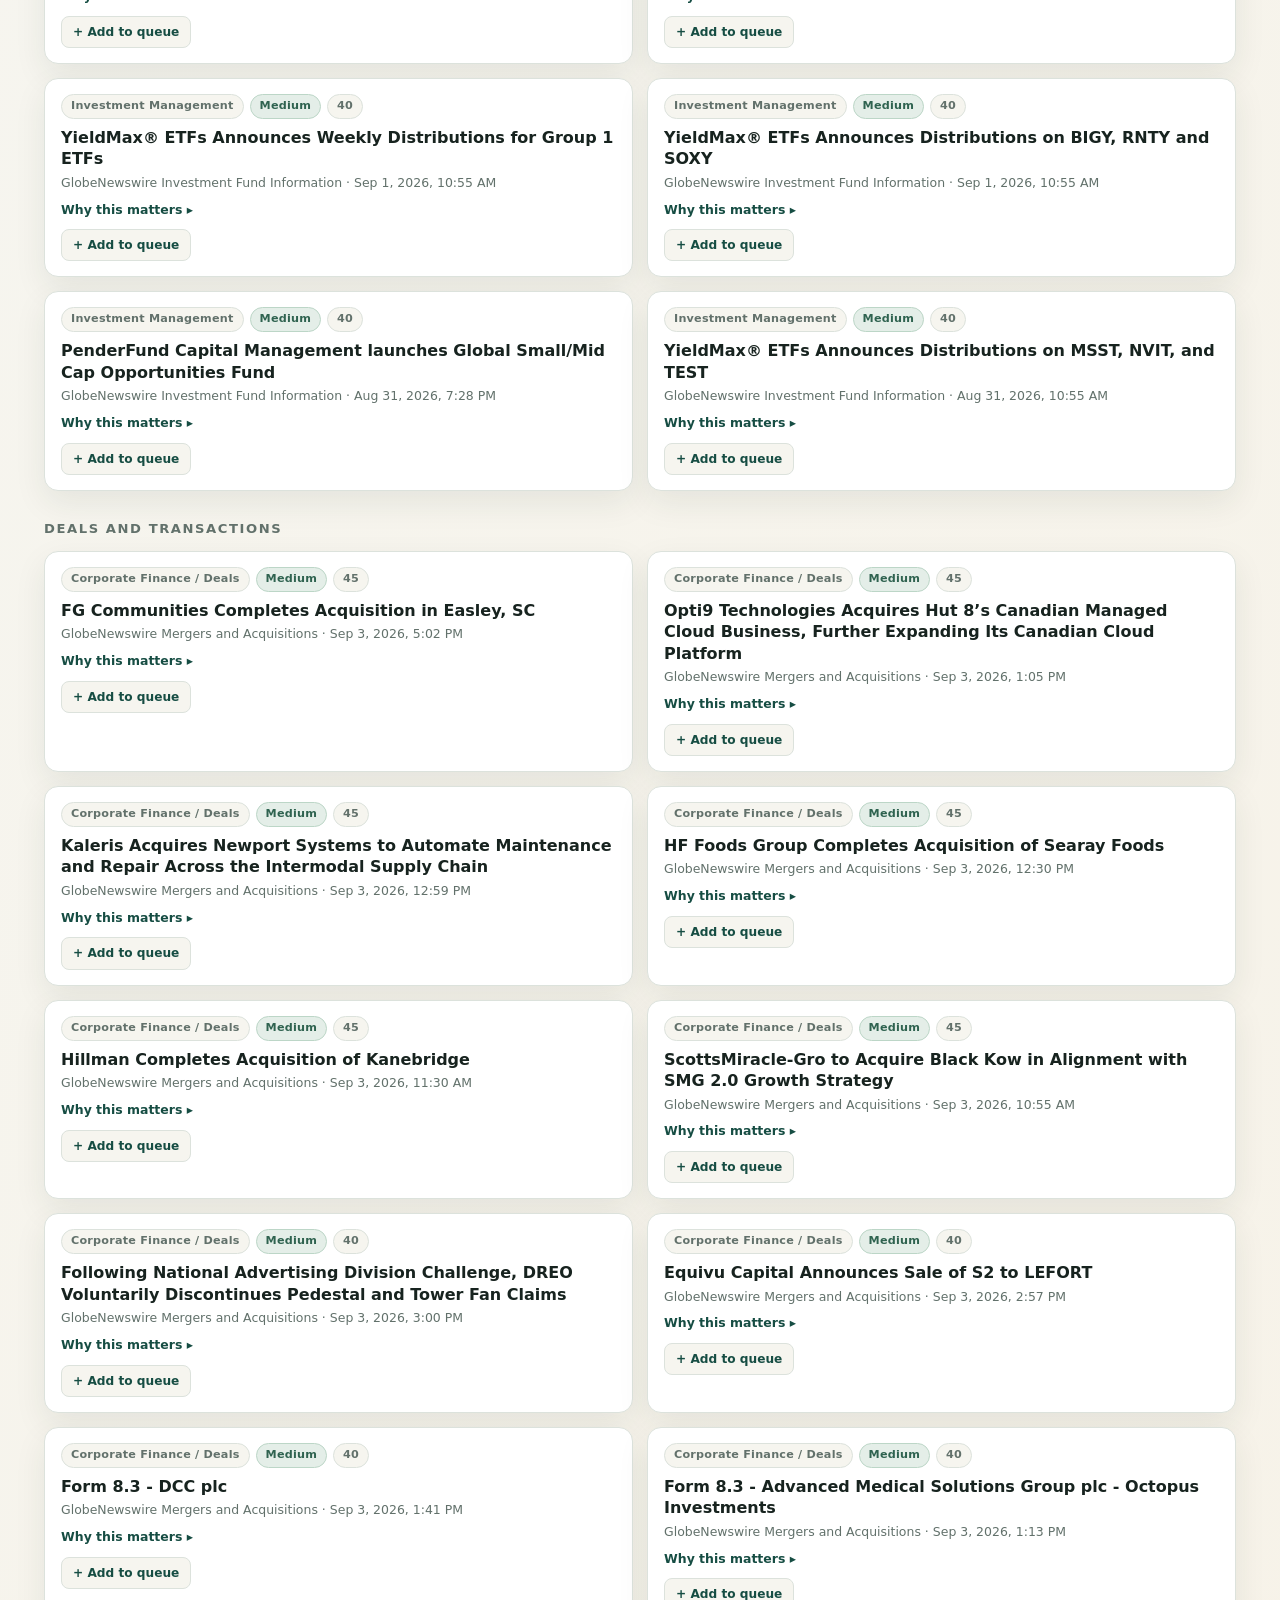
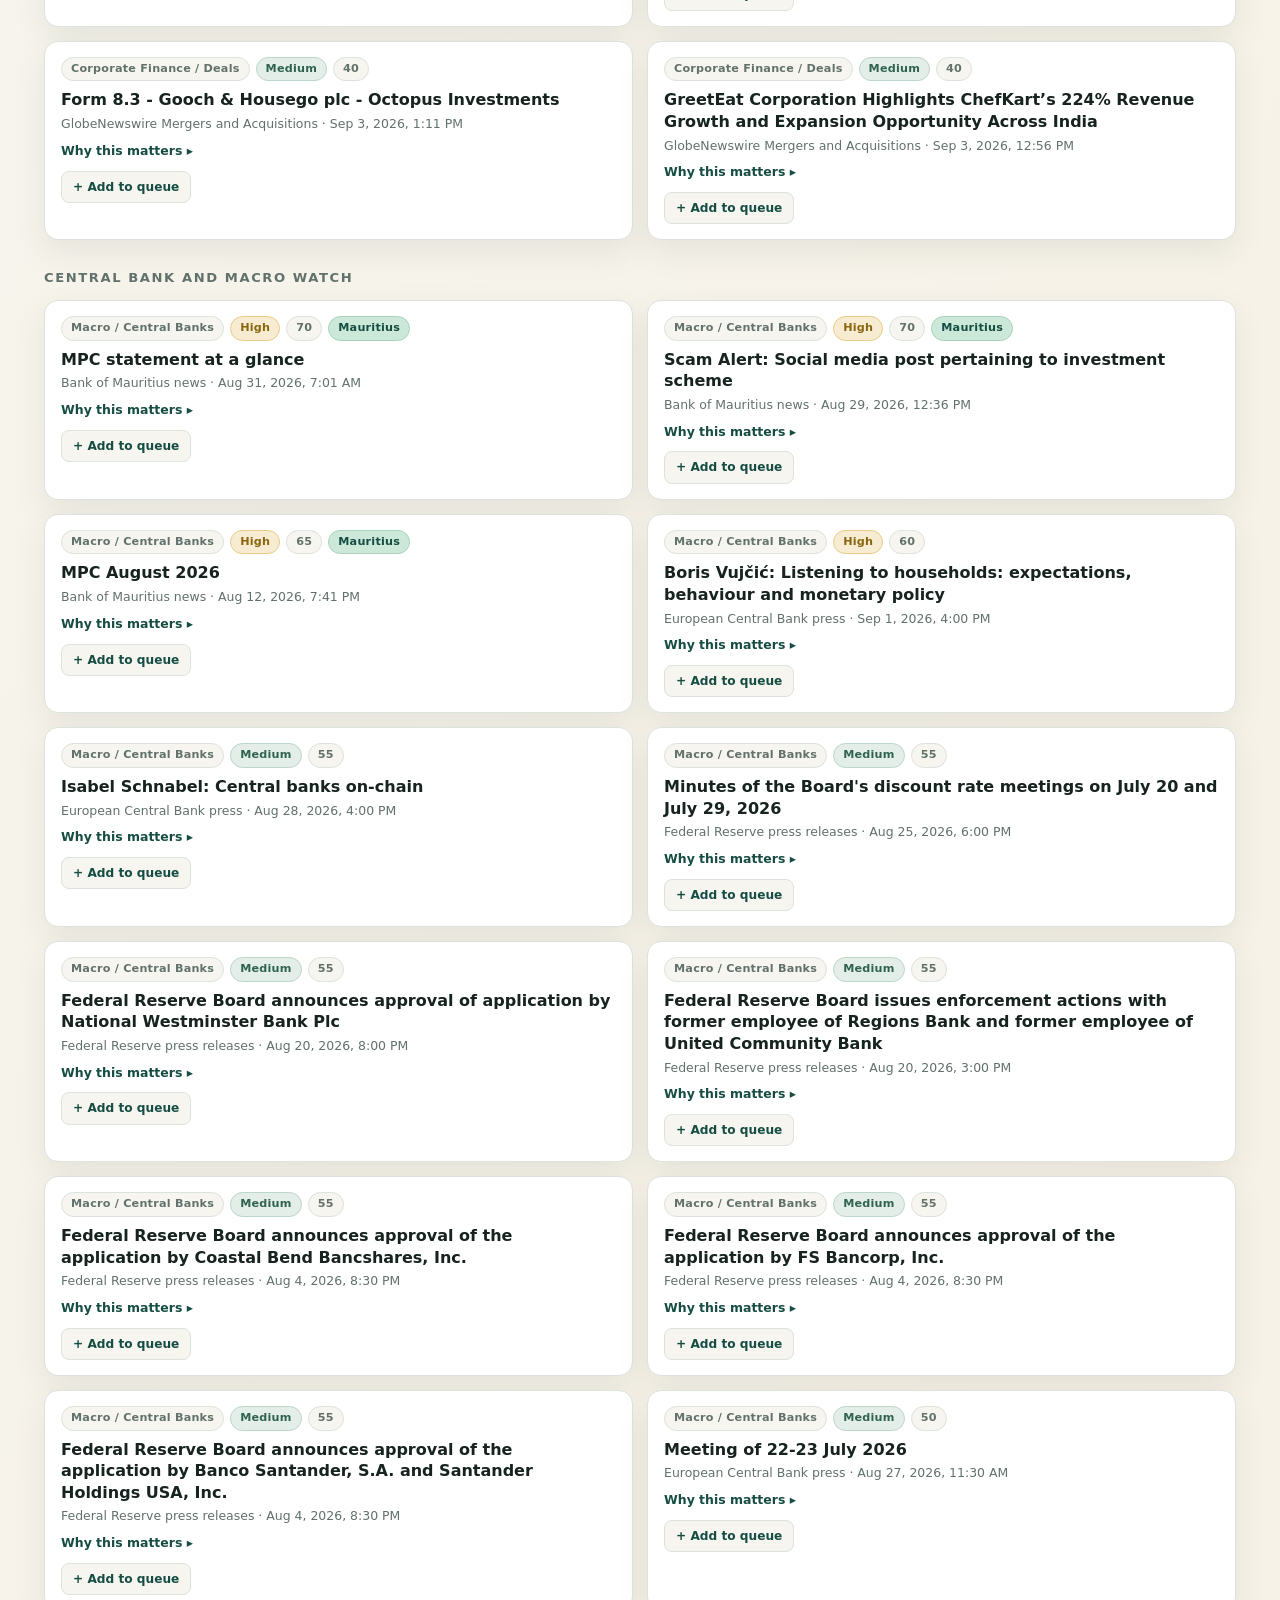
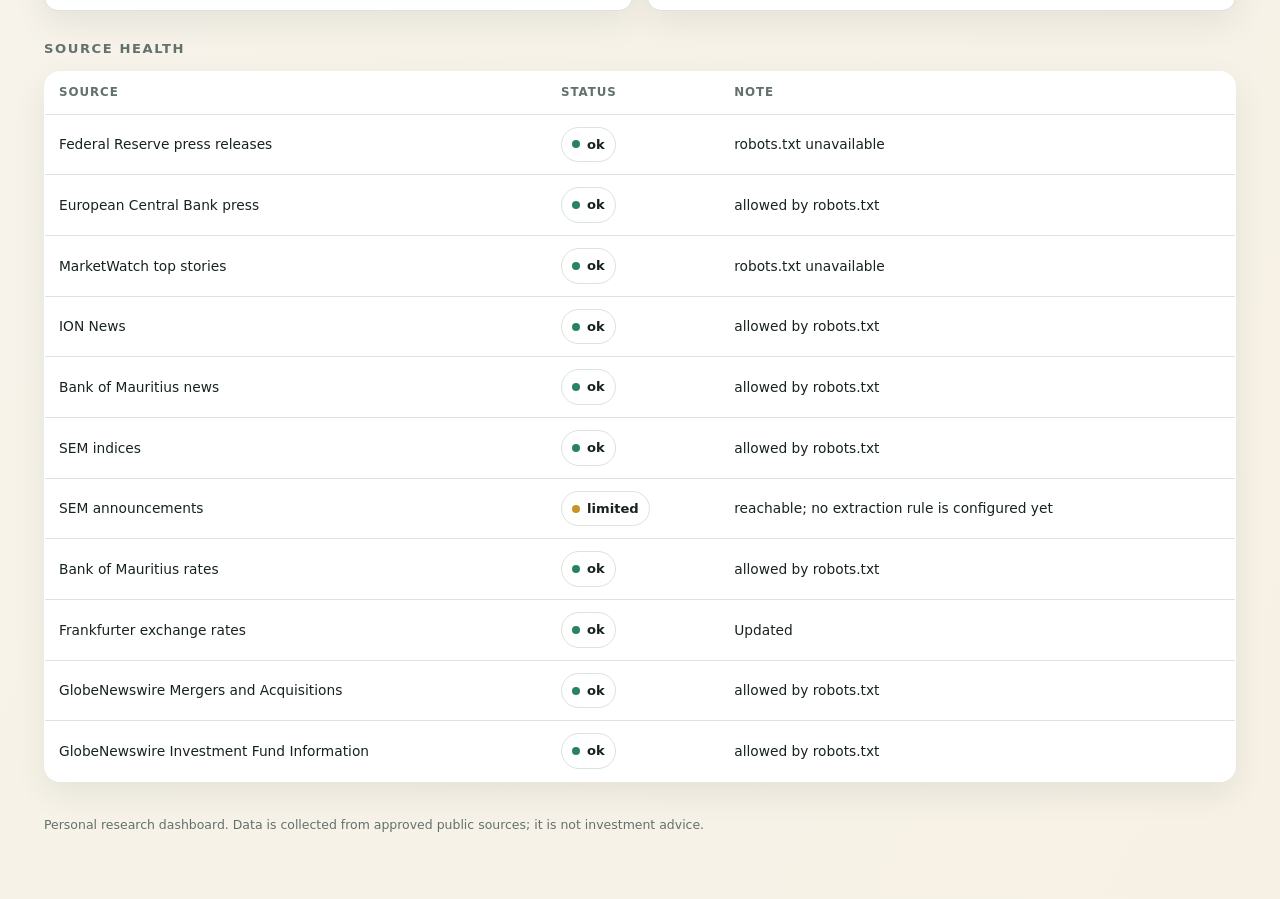
==== commit baf36200: "Add files via upload" ====
--- a/docs/index.html
+++ b/docs/index.html
@@ -70,7 +70,7 @@
     <div class="shell">
       <header>
         <div><div class="eyebrow">Mauritius + Global Markets</div><h1>Investment Management<br>Intelligence Hub</h1><p class="subtitle">A compact research view of official releases, market signals, exchange rates, and source reliability.</p></div>
-        <div class="stamp"><strong id="last-updated">Loading data…</strong><span>Static JSON • GitHub Pages</span><a href="research.html" style="display:block;margin-top:8px;color:var(--forest);font-weight:700;text-decoration:none;">My research workspace →</a></div>
+        <div class="stamp"><strong id="last-updated">Loading data…</strong><span>Static JSON • GitHub Pages</span><a href="research.html" style="display:block;margin-top:8px;color:var(--forest);font-weight:700;text-decoration:none;">My research workspace →</a><a href="progress.html" style="display:block;margin-top:4px;color:var(--forest);font-weight:700;text-decoration:none;">My progress →</a></div>
       </header>
       <div class="status" id="summary" aria-live="polite"></div>
       <main id="dashboard"><div class="empty">Loading the latest approved source data…</div></main>
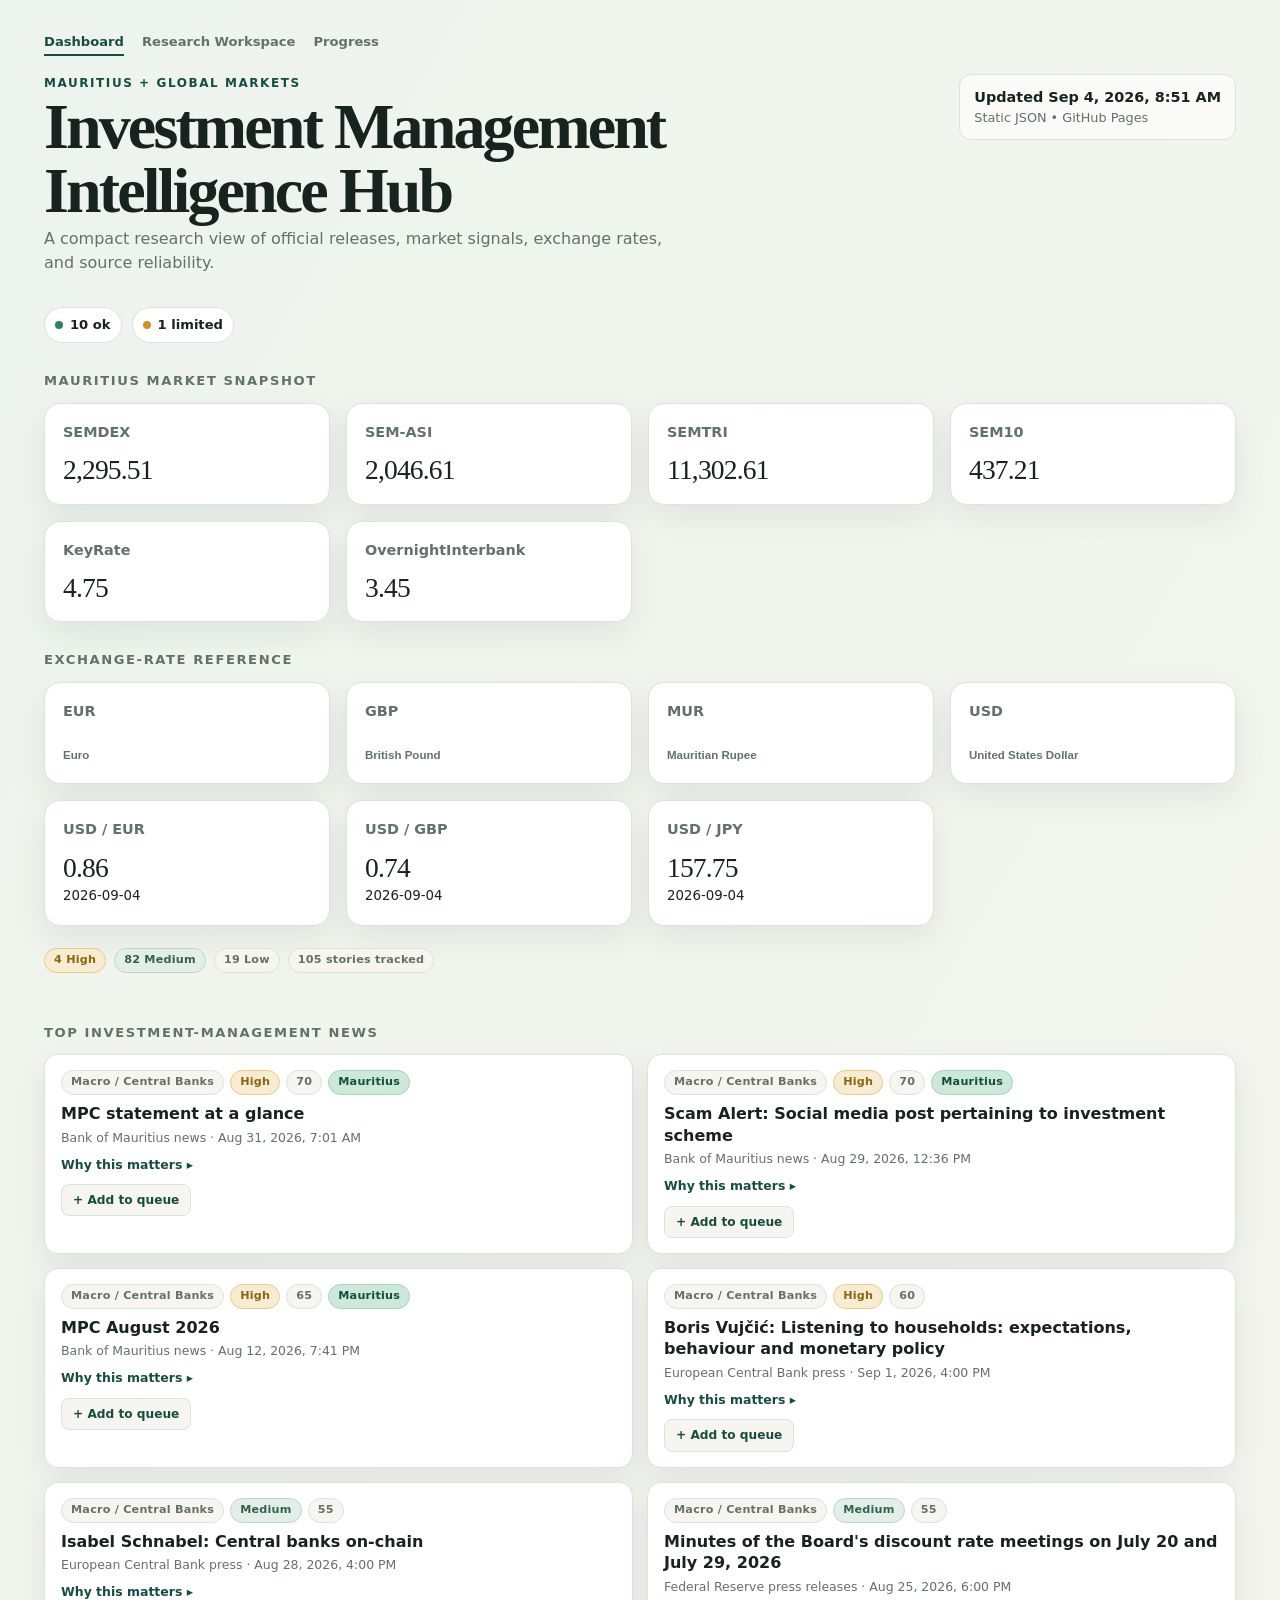
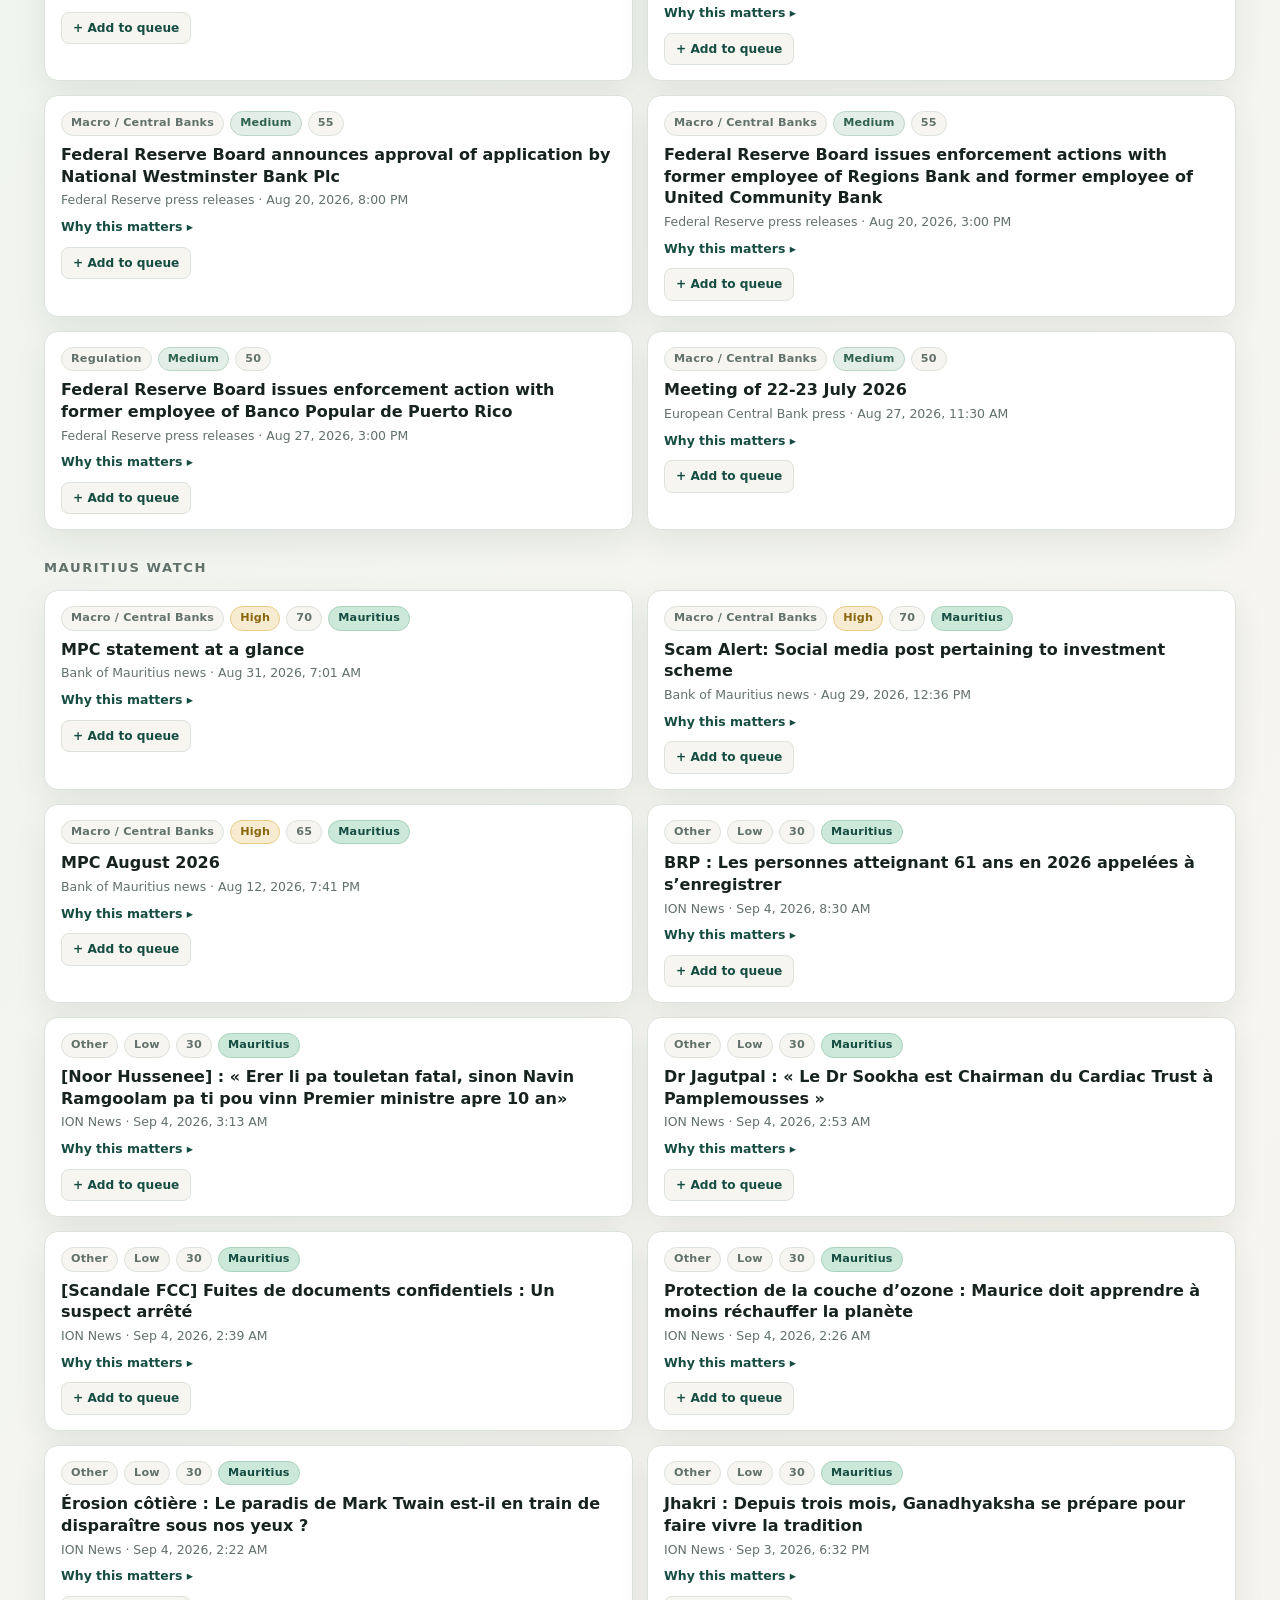
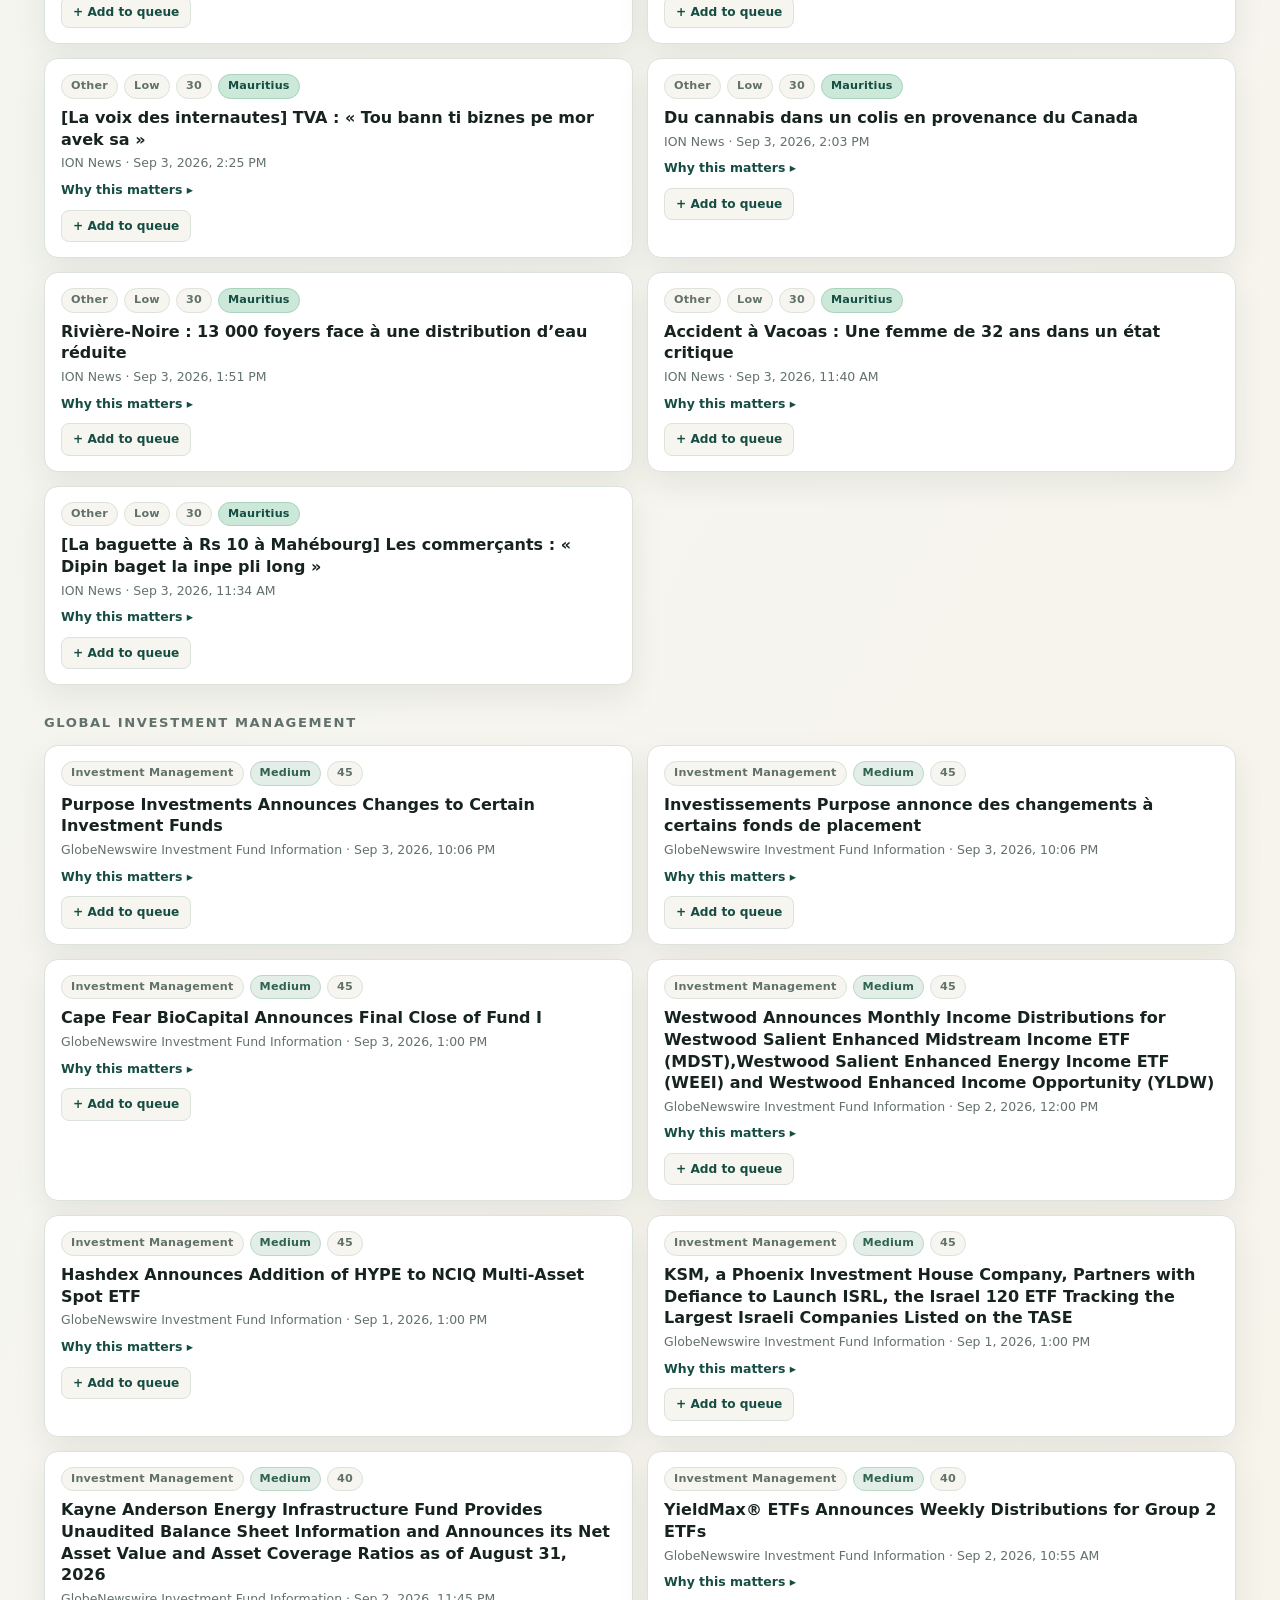
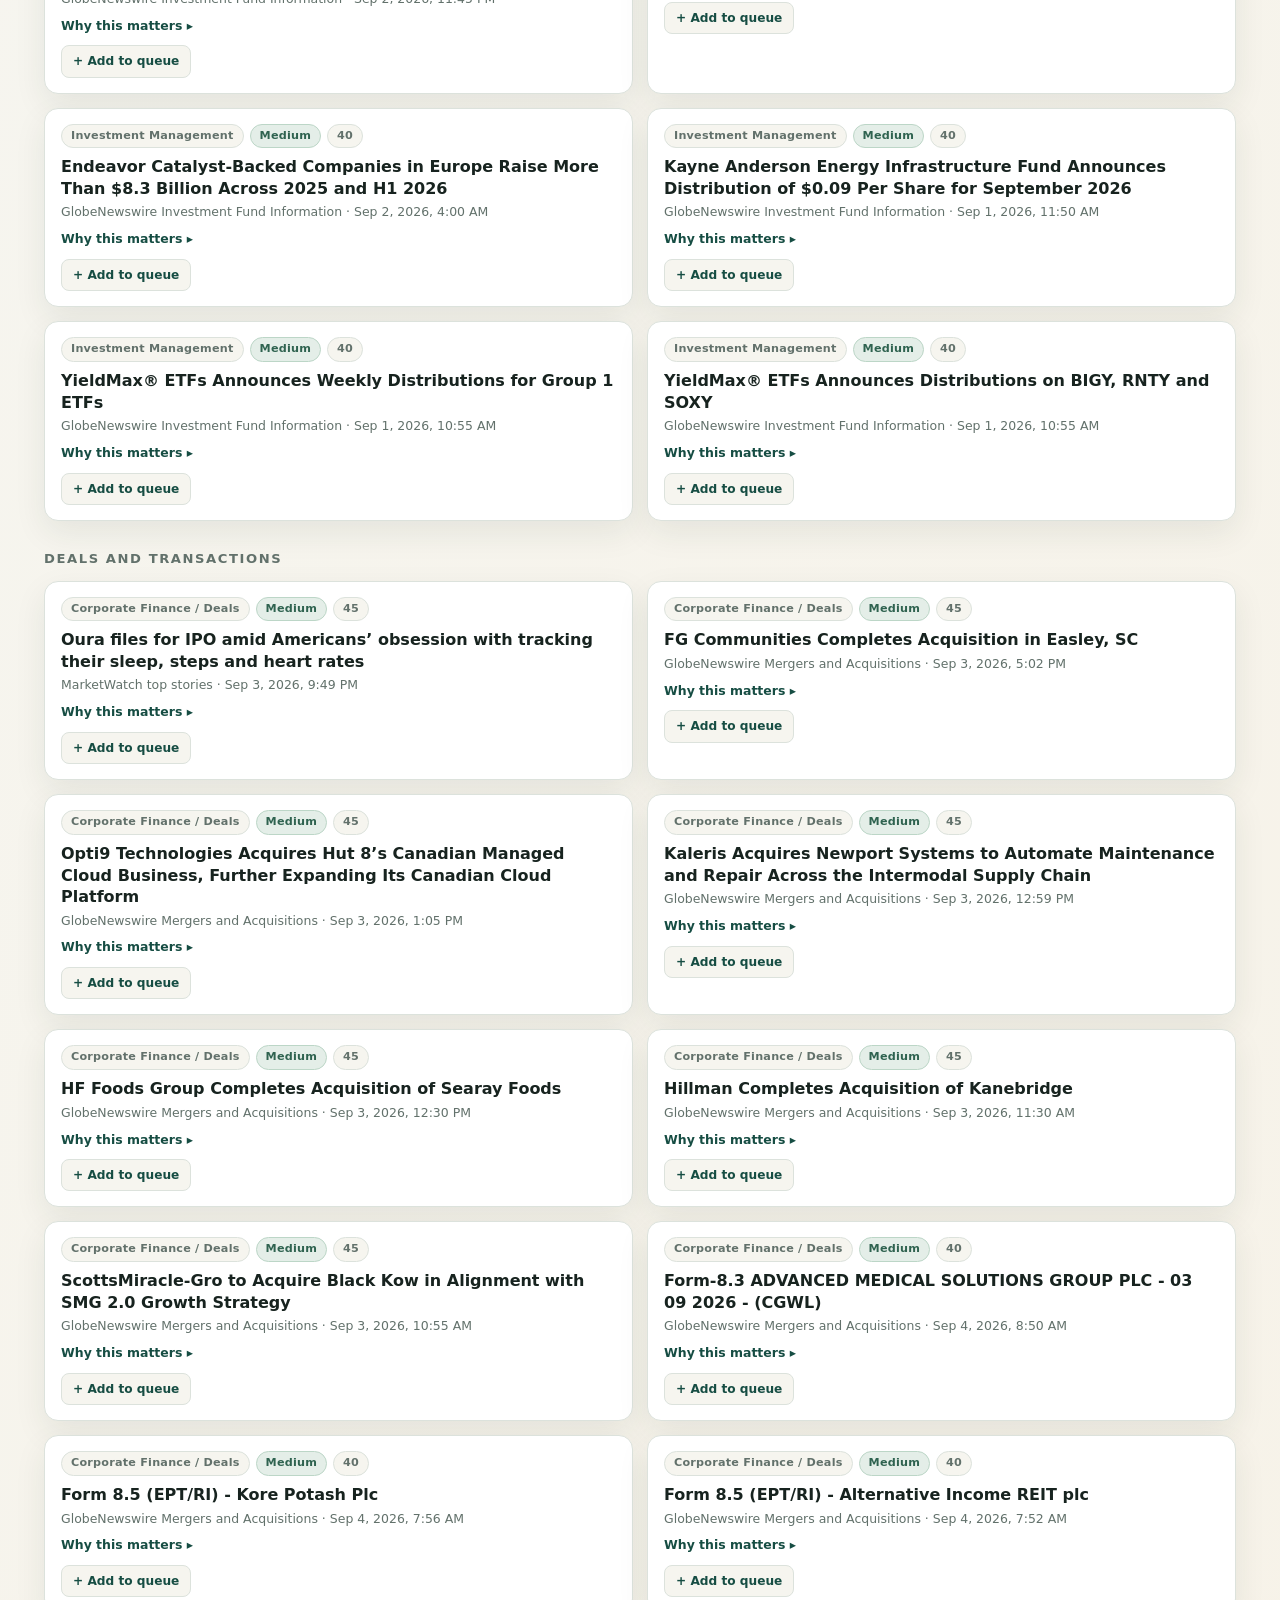
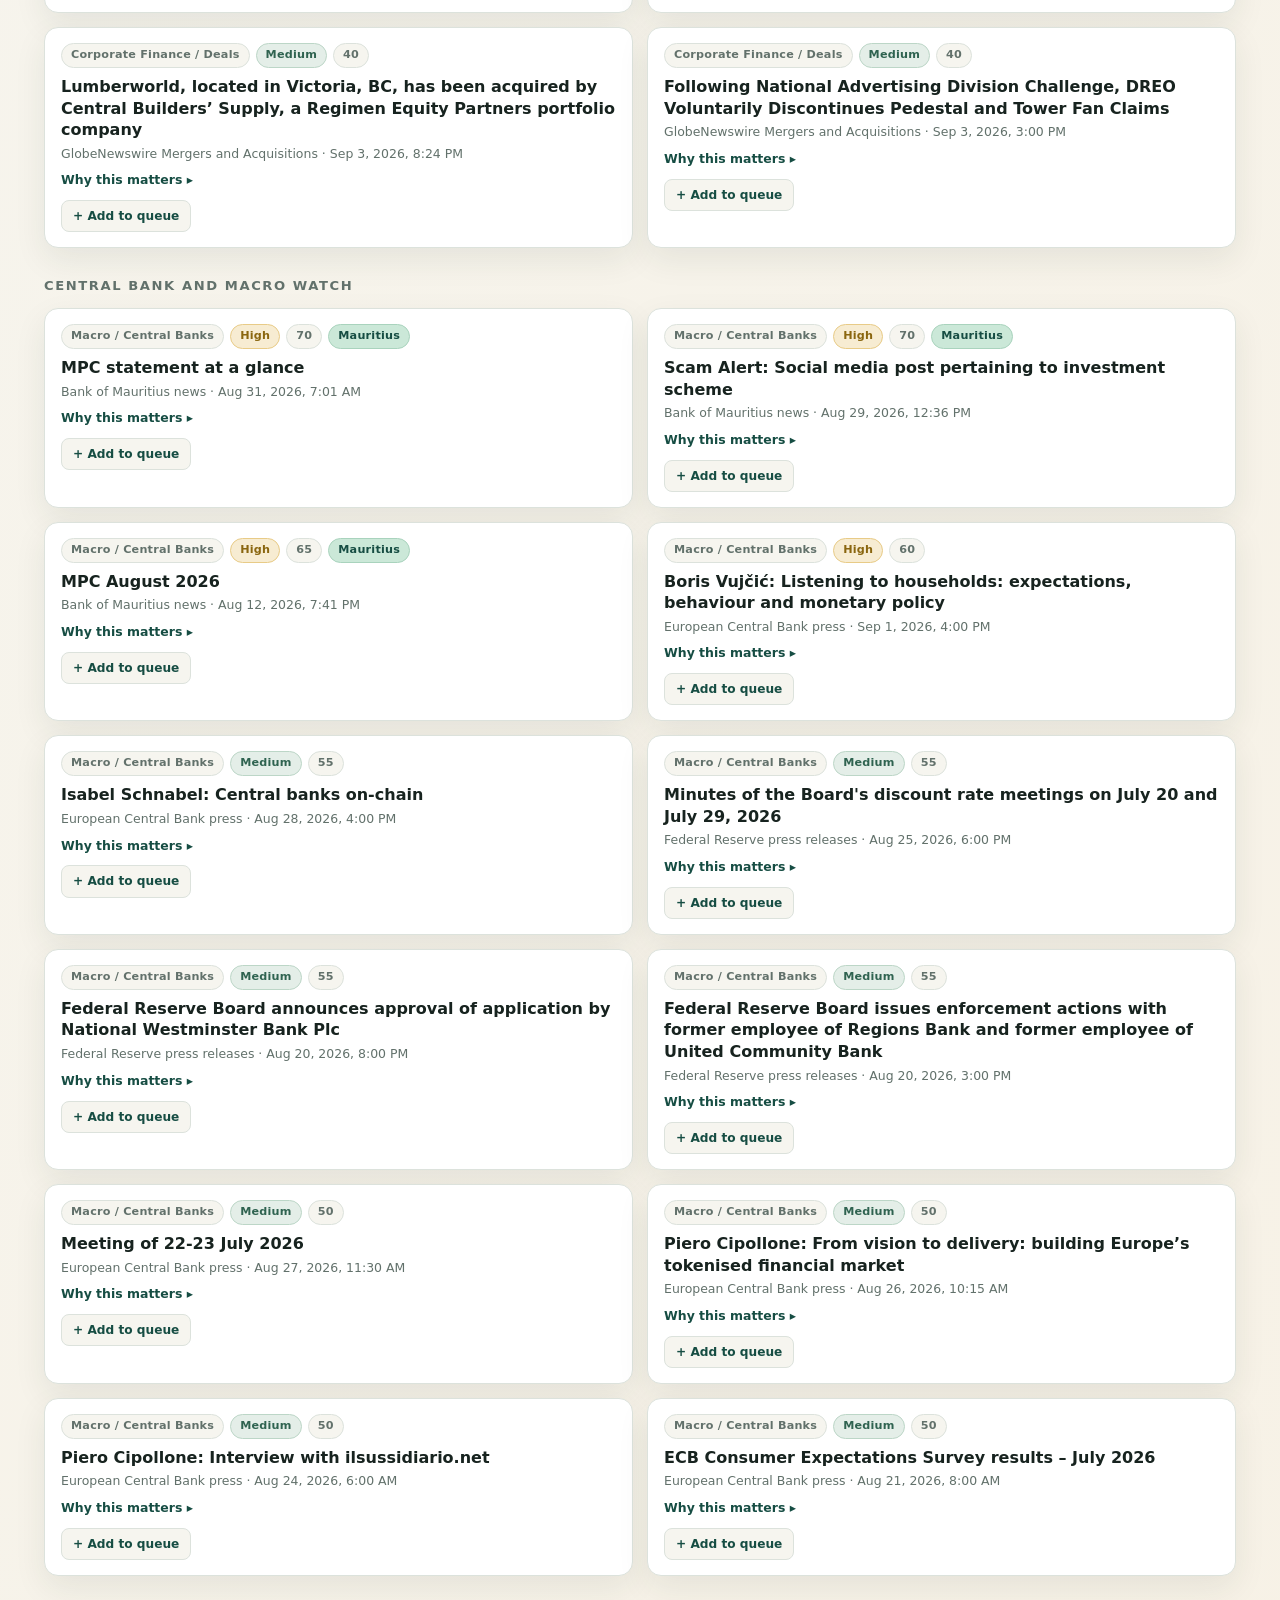
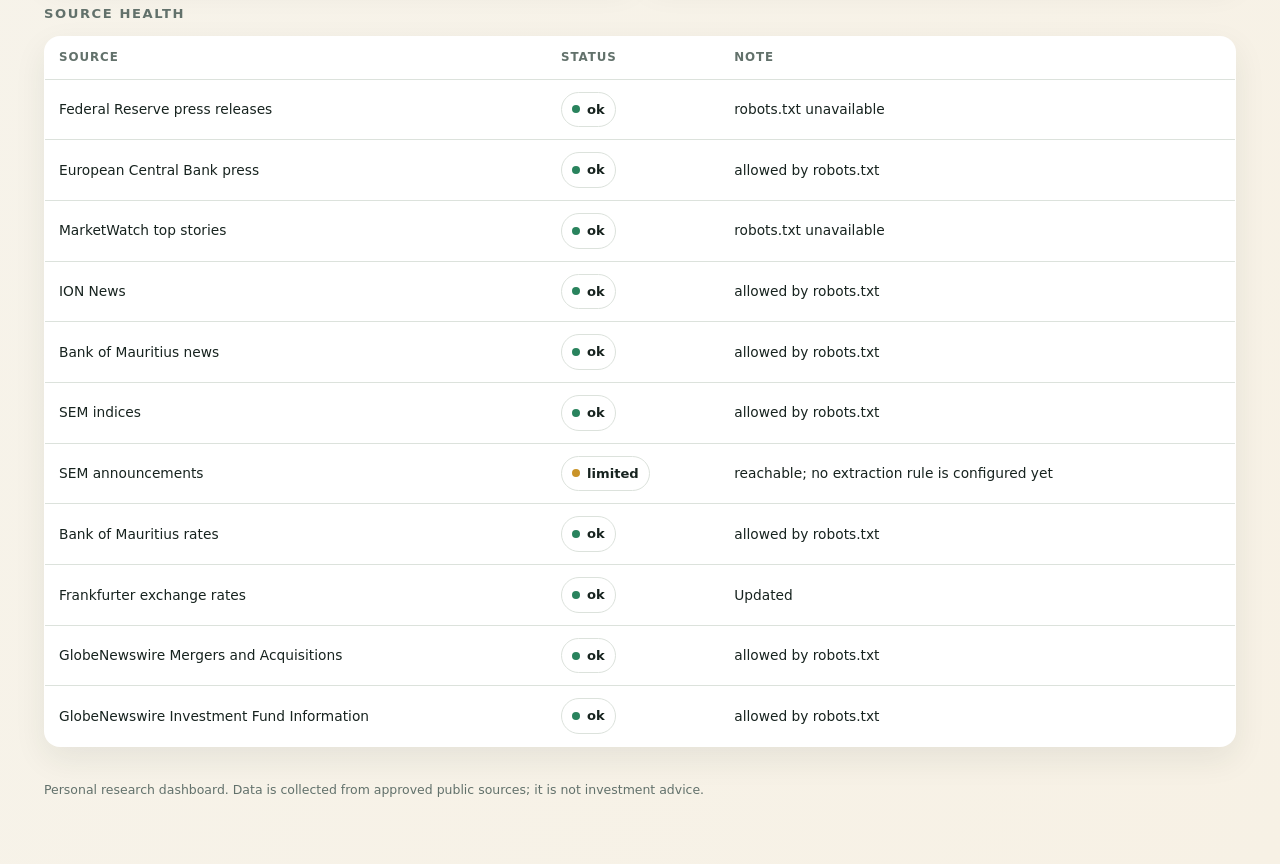
==== commit ac991e4d: "Add files via upload" ====
--- a/docs/index.html
+++ b/docs/index.html
@@ -5,14 +5,10 @@
     <meta name="viewport" content="width=device-width, initial-scale=1">
     <meta name="description" content="A personal investment-management intelligence dashboard for Mauritius and global markets.">
     <title>IMI Dashboard</title>
+    <link rel="stylesheet" href="style.css">
     <style>
-      :root { --ink:#17231f; --muted:#62716b; --paper:#f6f5ef; --panel:#ffffff; --line:#dce2dc; --forest:#164d43; --mint:#cbe8d8; --gold:#c99328; --red:#b64d45; --shadow:0 12px 32px rgba(20,45,37,.08); }
-      * { box-sizing:border-box; }
-      body { margin:0; color:var(--ink); background:linear-gradient(120deg,#edf4ed 0%,var(--paper) 42%,#f7f1e5 100%); font:16px/1.5 Inter, ui-sans-serif, system-ui, -apple-system, BlinkMacSystemFont,"Segoe UI",sans-serif; }
-      a { color:inherit; }
       .shell { max-width:1240px; margin:auto; padding:32px 24px 64px; }
-      header { display:flex; justify-content:space-between; align-items:flex-start; gap:24px; padding:12px 0 32px; }
-      .eyebrow { color:var(--forest); font-size:.75rem; font-weight:800; letter-spacing:.13em; text-transform:uppercase; }
+      header { display:flex; justify-content:space-between; align-items:flex-start; gap:24px; padding:0 0 32px; }
       h1 { margin:.18rem 0 .3rem; font-family:Georgia,serif; font-size:clamp(2.1rem,5vw,4rem); line-height:1; letter-spacing:-.045em; }
       .subtitle { margin:0; color:var(--muted); max-width:650px; }
       .stamp { min-width:190px; padding:12px 14px; border:1px solid var(--line); border-radius:12px; background:#ffffffad; font-size:.8rem; color:var(--muted); }
@@ -34,8 +30,7 @@
       .feed a { font-weight:650; text-decoration:none; } .feed a:hover { color:var(--forest); text-decoration:underline; } .feed time { display:block; color:var(--muted); font-size:.75rem; margin-top:3px; }
       .health { width:100%; border-collapse:collapse; background:var(--panel); border:1px solid var(--line); border-radius:16px; overflow:hidden; box-shadow:var(--shadow); }
       .health th,.health td { padding:12px 14px; text-align:left; border-bottom:1px solid var(--line); font-size:.86rem; } .health th { color:var(--muted); font-size:.74rem; letter-spacing:.08em; text-transform:uppercase; } .health tr:last-child td { border:0; }
-      .empty { padding:28px; background:#ffffffa8; border:1px dashed #b7c3ba; border-radius:16px; color:var(--muted); }
-      footer { margin-top:34px; color:var(--muted); font-size:.78rem; } code { font-family:ui-monospace,SFMono-Regular,Menlo,monospace; }
+      code { font-family:ui-monospace,SFMono-Regular,Menlo,monospace; }
       .intel-grid { display:grid; gap:14px; grid-template-columns:repeat(2,minmax(0,1fr)); }
       .intel-card { background:var(--panel); border:1px solid var(--line); border-radius:14px; padding:15px 16px; box-shadow:var(--shadow); }
       .intel-top { display:flex; align-items:center; gap:6px; flex-wrap:wrap; margin-bottom:8px; }
@@ -68,9 +63,14 @@
   </head>
   <body>
     <div class="shell">
+      <nav class="site-nav">
+        <a href="index.html" class="current">Dashboard</a>
+        <a href="research.html">Research Workspace</a>
+        <a href="progress.html">Progress</a>
+      </nav>
       <header>
         <div><div class="eyebrow">Mauritius + Global Markets</div><h1>Investment Management<br>Intelligence Hub</h1><p class="subtitle">A compact research view of official releases, market signals, exchange rates, and source reliability.</p></div>
-        <div class="stamp"><strong id="last-updated">Loading data…</strong><span>Static JSON • GitHub Pages</span><a href="research.html" style="display:block;margin-top:8px;color:var(--forest);font-weight:700;text-decoration:none;">My research workspace →</a><a href="progress.html" style="display:block;margin-top:4px;color:var(--forest);font-weight:700;text-decoration:none;">My progress →</a></div>
+        <div class="stamp"><strong id="last-updated">Loading data…</strong><span>Static JSON • GitHub Pages</span></div>
       </header>
       <div class="status" id="summary" aria-live="polite"></div>
       <main id="dashboard"><div class="empty">Loading the latest approved source data…</div></main>
--- a/docs/style.css
+++ b/docs/style.css
@@ -0,0 +1,85 @@
+/*
+ * style.css -- shared design tokens and base styles across all three
+ * pages (index.html, research.html, progress.html). Kept deliberately
+ * small: only rules that were byte-identical across all three pages
+ * before this file existed, plus the standardized site nav. Anything
+ * page-specific (card layouts, tabs, the challenge card, etc.) stays
+ * in that page's own <style> block on purpose -- those diverged for
+ * good reasons and merging them would risk a visual regression for
+ * no real benefit.
+ */
+
+:root {
+  --ink: #17231f;
+  --muted: #62716b;
+  --paper: #f6f5ef;
+  --panel: #ffffff;
+  --line: #dce2dc;
+  --forest: #164d43;
+  --mint: #cbe8d8;
+  --gold: #c99328;
+  --red: #b64d45;
+  --shadow: 0 12px 32px rgba(20, 45, 37, .08);
+}
+
+* { box-sizing: border-box; }
+
+body {
+  margin: 0;
+  color: var(--ink);
+  background: linear-gradient(120deg, #edf4ed 0%, var(--paper) 42%, #f7f1e5 100%);
+  font: 16px/1.5 Inter, ui-sans-serif, system-ui, -apple-system, BlinkMacSystemFont, "Segoe UI", sans-serif;
+}
+
+a { color: inherit; }
+
+.eyebrow {
+  color: var(--forest);
+  font-size: .75rem;
+  font-weight: 800;
+  letter-spacing: .13em;
+  text-transform: uppercase;
+}
+
+.empty {
+  padding: 26px;
+  background: #ffffffa8;
+  border: 1px dashed #b7c3ba;
+  border-radius: 16px;
+  color: var(--muted);
+  text-align: center;
+}
+
+footer { margin-top: 34px; color: var(--muted); font-size: .78rem; }
+
+button, .btn {
+  font: inherit;
+  cursor: pointer;
+  border: 1px solid var(--line);
+  background: var(--panel);
+  color: var(--ink);
+  padding: 9px 14px;
+  border-radius: 10px;
+  font-size: .85rem;
+  font-weight: 700;
+}
+button:hover, .btn:hover { border-color: var(--forest); color: var(--forest); }
+button.primary { background: var(--forest); border-color: var(--forest); color: #fff; }
+button.primary:hover { opacity: .92; color: #fff; }
+button.danger:hover { border-color: var(--red); color: var(--red); }
+button[disabled] { cursor: default; opacity: .7; }
+
+/* Standardized top-of-page navigation, used on all three pages. Each
+   page marks its own link with class="current" -- see the nav markup
+   at the top of each file's <body>. */
+.site-nav { display: flex; gap: 18px; margin-bottom: 18px; flex-wrap: wrap; }
+.site-nav a {
+  font-size: .82rem;
+  color: var(--muted);
+  text-decoration: none;
+  font-weight: 700;
+  padding-bottom: 2px;
+  border-bottom: 2px solid transparent;
+}
+.site-nav a:hover { color: var(--forest); }
+.site-nav a.current { color: var(--forest); border-bottom-color: var(--forest); }
